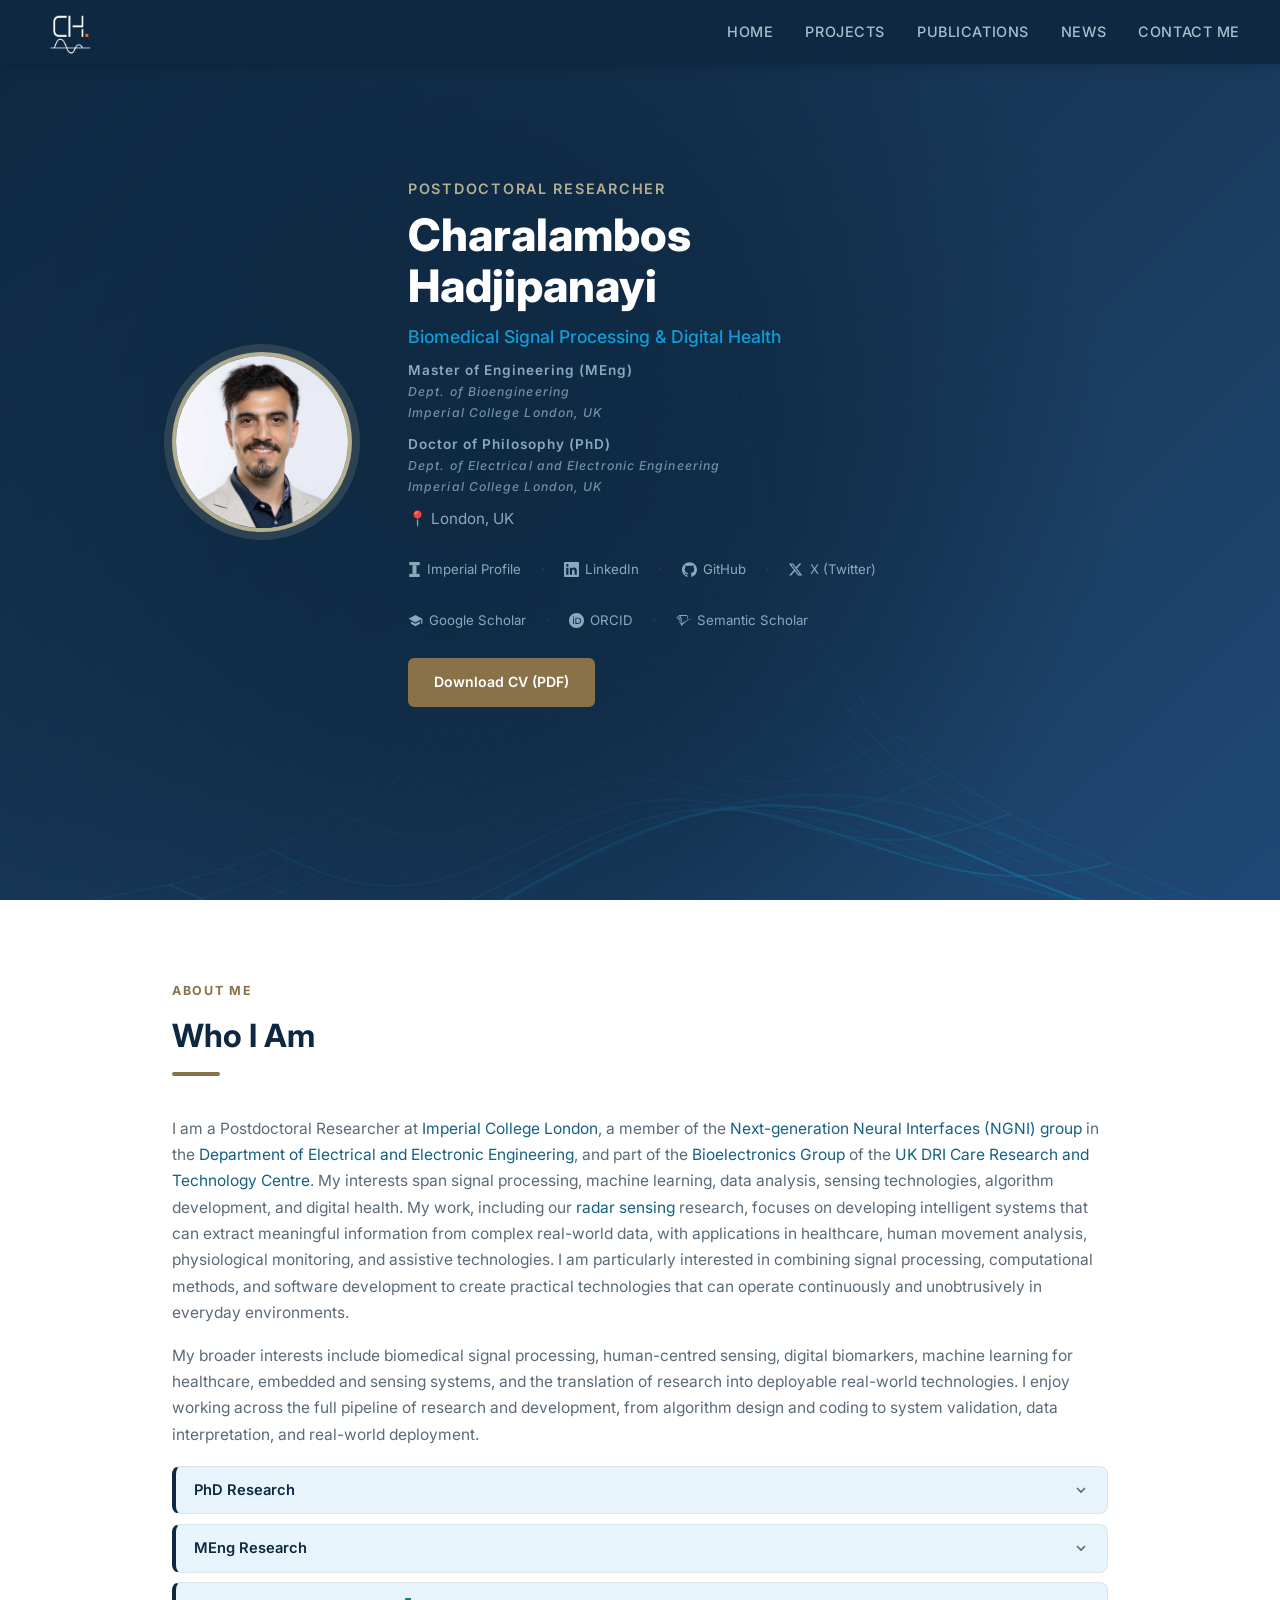
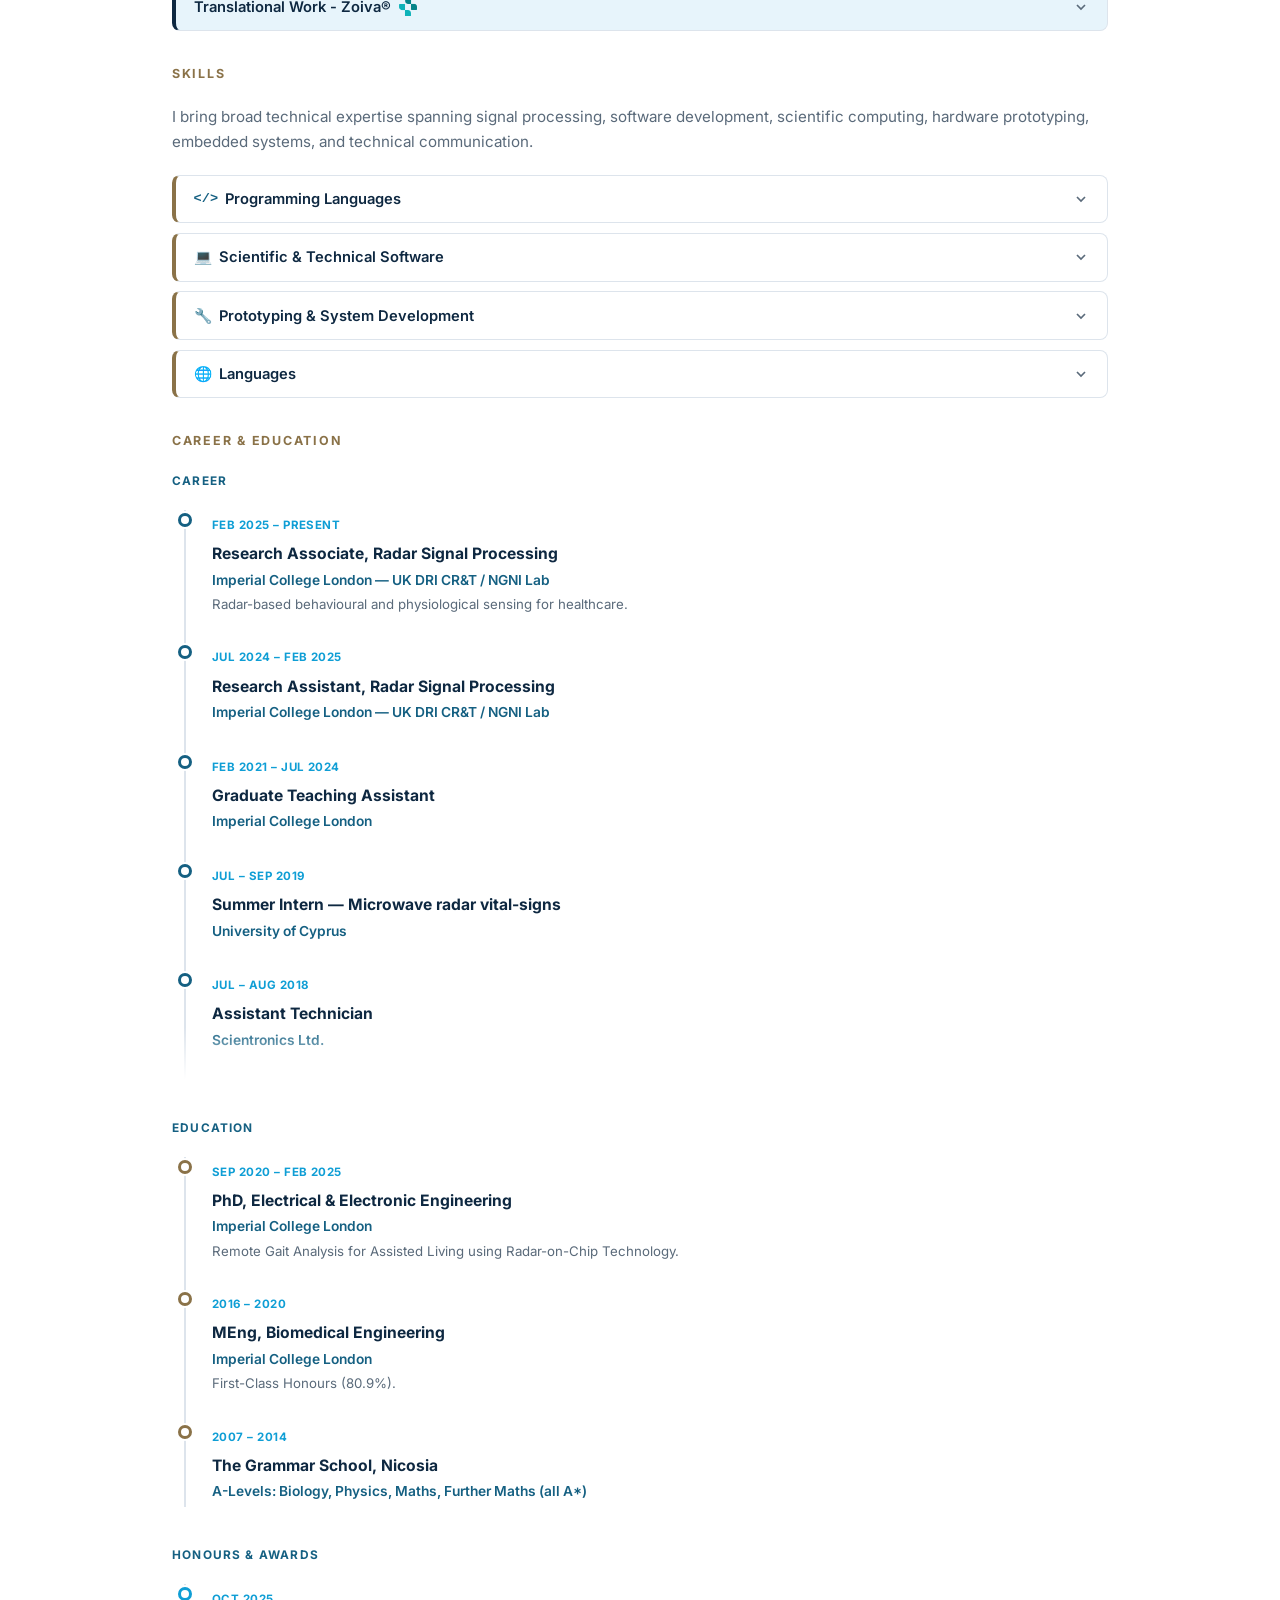
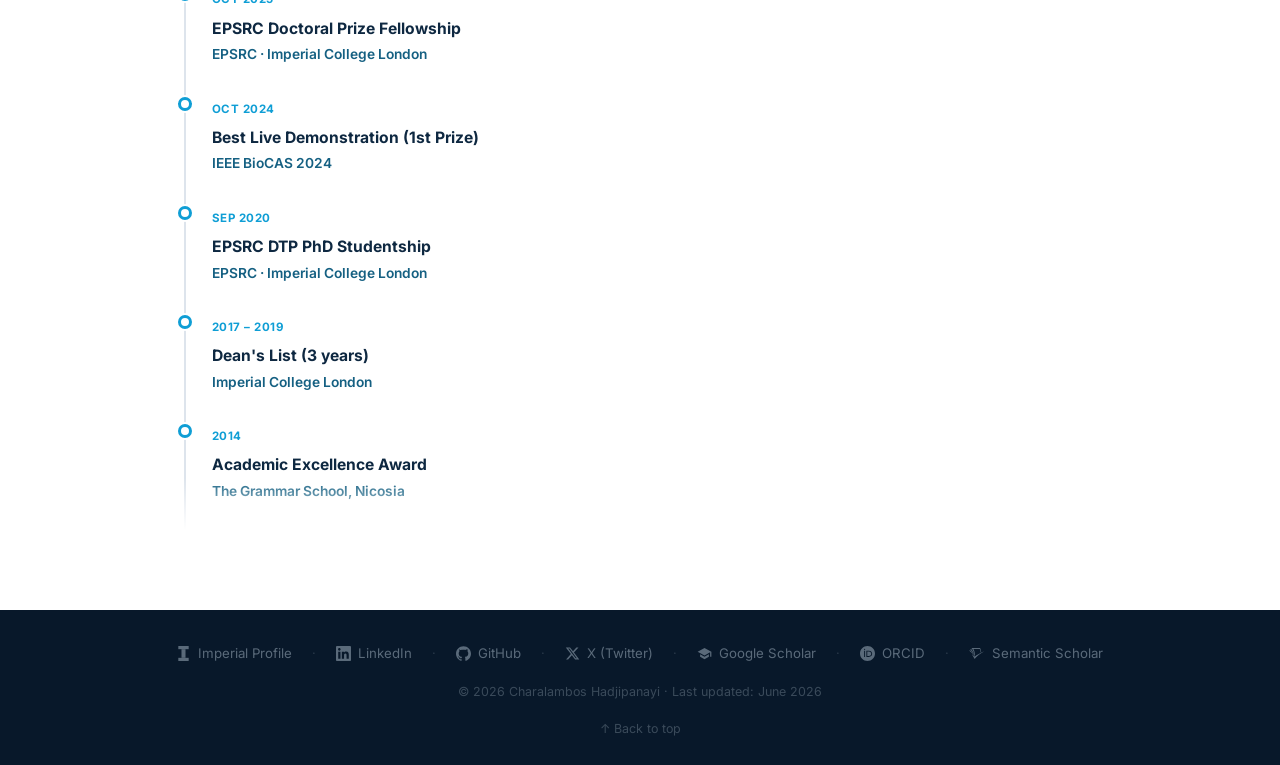
==== index.html @ 3681dcbd "Replace orange accent with two beige tones (logo untouched) Darker bronze (#8A7248) for accents on l" ====
﻿<!DOCTYPE html>
<html lang="en">
<head>
  <meta charset="UTF-8" />
  <meta name="viewport" content="width=device-width, initial-scale=1.0" />
  <title>Charalambos Hadjipanayi</title>
  <meta name="description" content="Postdoctoral researcher at Imperial College London specialising in radar-based health monitoring, gait analysis, and digital health technologies." />
  <link rel="canonical" href="https://charalambos-hadjipanayi.github.io/" />
  <meta name="google-site-verification" content="WOaFr6_dNrF6RU6nWjbI6Ayiqex4OgiazI-ShW_IdJE" />
  <link rel="preconnect" href="https://fonts.googleapis.com" />
  <link href="https://fonts.googleapis.com/css2?family=Inter:wght@400;500;600;700;800&display=swap" rel="stylesheet" />
  <link rel="icon" type="image/png" href="/img/favicon_2.png?v=2" />
  <link rel="stylesheet" href="css/style.css?v=24" />
  <style>
    /* Career & Education (page-local to avoid global CSS cache issues; nested in About) */
    .cv .cv-block { margin-bottom: 2.4rem; max-width: 720px; }
    .cv .cv-block:last-child { margin-bottom: 0; }
    .cv .cv-sub { font-size:0.74rem; font-weight:700; letter-spacing:0.1em; text-transform:uppercase; color:var(--teal); margin:0 0 1.2rem; }
    .cv .cv-fade { position:relative; }
    .cv .cv-fade::before, .cv .cv-fade::after { content:""; position:absolute; left:0; right:0; height:52px; pointer-events:none; opacity:0; transition:opacity .25s; z-index:2; }
    .cv .cv-fade::before { top:0; background:linear-gradient(to bottom,#fff,rgba(255,255,255,0)); }
    .cv .cv-fade::after { bottom:0; background:linear-gradient(to top,#fff,rgba(255,255,255,0)); }
    .cv .cv-fade.more-above::before { opacity:1; }
    .cv .cv-fade.more-below::after { opacity:1; }
    .cv .tl-scroll { overflow-x:hidden; overflow-y:auto; scrollbar-width:none; padding-left:12px; }
    .cv .tl-scroll.pannable { cursor:grab; }
    .cv .tl-scroll.dragging { cursor:grabbing; user-select:none; }
    .cv .tl-scroll::-webkit-scrollbar { display:none; }
    .cv .tl { position:relative; padding-left:26px; border-left:2px solid var(--border); }
    .cv .tl-item { position:relative; padding-bottom:1.7rem; }
    .cv .tl-item:last-child { padding-bottom:0.2rem; }
    .cv .tl-item::before { content:""; box-sizing:border-box; position:absolute; left:-34px; top:3px; width:14px; height:14px;
      border-radius:50%; background:#fff; border:3px solid var(--teal); box-shadow:0 0 0 2px #fff; }
    .cv .tl-item.edu::before { border-color:var(--beige); }
    .cv .tl-item.award::before { border-color:var(--lightblue); }
    .cv .tl-date { font-size:0.72rem; font-weight:700; letter-spacing:0.04em; text-transform:uppercase; color:var(--lightblue); }
    .cv .tl-role { font-size:0.98rem; font-weight:700; color:var(--navy); margin:0.25rem 0 0.05rem; }
    .cv .tl-org { font-size:0.86rem; font-weight:600; color:var(--teal); margin:0; }
    .cv .tl-note { font-size:0.83rem; color:var(--muted); line-height:1.5; margin:0.2rem 0 0; }
    @media (max-width:600px) { .cv .tl-role { font-size:0.94rem; } }
  </style>
</head>
<body>

<!-- ── Navigation ─────────────────────────────────────────────────────── -->
<nav>
  <a href="/" class="nav-logo" style="text-decoration:none;display:flex;align-items:center;"><img src="/img/logo.png" alt="CH." style="height:60px;display:block;"></a>
  <button class="nav-toggle" aria-label="Open menu" aria-expanded="false"><span></span><span></span><span></span></button>
  <ul class="nav-links">
    <li><a href="/">Home</a></li>
    <li><a href="/projects/">Projects</a></li>
    <li><a href="/publications/">Publications</a></li>
    <li><a href="/news/">News</a></li>
    <li><a href="/contact/">Contact Me</a></li>
  </ul>
</nav>

<!-- ── Hero ───────────────────────────────────────────────────────────── -->
<section id="hero">
  <canvas id="heroCanvas" aria-hidden="true" style="position:absolute;inset:0;width:100%;height:100%;z-index:0;pointer-events:none;display:block;"></canvas>
  <div aria-hidden="true" style="position:absolute;inset:0;z-index:0;pointer-events:none;background:radial-gradient(ellipse 65% 95% at 38% 50%,rgba(14,40,65,0.93) 0%,rgba(14,40,65,0.72) 35%,rgba(14,40,65,0.22) 62%,transparent 76%);"></div>
  <div class="container">
    <div class="hero-inner">

      <img src="img/photo_2.jpg" alt="Charalambos Hadjipanayi" class="hero-avatar" />

      <div class="hero-text">
        <p class="hero-greeting">Postdoctoral Researcher</p>
        <h1 class="hero-name">Charalambos<br>Hadjipanayi</h1>
        <p class="hero-title">Biomedical Signal Processing &amp; Digital Health</p>
        <div class="hero-quals" style="display:flex;flex-direction:column;gap:0.6rem;">
          <div>
            <div style="font-weight:600;">Master of Engineering (MEng)</div>
            <div style="font-style:italic;font-size:0.9em;opacity:0.8;">Dept. of Bioengineering</div>
            <div style="font-style:italic;font-size:0.9em;opacity:0.8;">Imperial College London, UK</div>
          </div>
          <div>
            <div style="font-weight:600;">Doctor of Philosophy (PhD)</div>
            <div style="font-style:italic;font-size:0.9em;opacity:0.8;">Dept. of Electrical and Electronic Engineering</div>
            <div style="font-style:italic;font-size:0.9em;opacity:0.8;">Imperial College London, UK</div>
          </div>
        </div>
        <p class="hero-inst">📍 London, UK</p>

        <div class="hero-social" style="display:flex;align-items:center;flex-wrap:wrap;gap:0.75rem 1.2rem;margin-bottom:1.5rem;">

          <a href="https://profiles.imperial.ac.uk/charalambos.hadjipanayi15" target="_blank" rel="noopener" style="display:flex;align-items:center;gap:0.4rem;color:#8AAABB;font-size:0.83rem;text-decoration:none;transition:color 0.2s;" onmouseover="this.style.color='#FFFFFF'" onmouseout="this.style.color='#8AAABB'">
            <svg viewBox="0 0 22 26" fill="currentColor" aria-hidden="true" style="width:13px;height:15px;flex-shrink:0;"><rect x="2" y="0" width="18" height="5.5"/><rect x="7.5" y="5.5" width="7" height="15"/><rect x="2" y="20.5" width="18" height="5.5"/></svg>
            Imperial Profile
          </a>

          <span style="color:#2A3A4A;">·</span>

          <a href="https://www.linkedin.com/in/charalambos-hadjipanayi/" target="_blank" rel="noopener" style="display:flex;align-items:center;gap:0.4rem;color:#8AAABB;font-size:0.83rem;text-decoration:none;" onmouseover="this.style.color='#FFFFFF'" onmouseout="this.style.color='#8AAABB'">
            <svg viewBox="0 0 24 24" fill="currentColor" aria-hidden="true" style="width:15px;height:15px;flex-shrink:0;"><path d="M20.447 20.452h-3.554v-5.569c0-1.328-.027-3.037-1.852-3.037-1.853 0-2.136 1.445-2.136 2.939v5.667H9.351V9h3.414v1.561h.046c.477-.9 1.637-1.85 3.37-1.85 3.601 0 4.267 2.37 4.267 5.455v6.286zM5.337 7.433c-1.144 0-2.063-.926-2.063-2.065 0-1.138.92-2.063 2.063-2.063 1.14 0 2.064.925 2.064 2.063 0 1.139-.925 2.065-2.064 2.065zm1.782 13.019H3.555V9h3.564v11.452zM22.225 0H1.771C.792 0 0 .774 0 1.729v20.542C0 23.227.792 24 1.771 24h20.451C23.2 24 24 23.227 24 22.271V1.729C24 .774 23.2 0 22.222 0h.003z"/></svg>
            LinkedIn
          </a>

          <span style="color:#2A3A4A;">·</span>

          <a href="https://github.com/Charalambos-Hadjipanayi" target="_blank" rel="noopener" style="display:flex;align-items:center;gap:0.4rem;color:#8AAABB;font-size:0.83rem;text-decoration:none;" onmouseover="this.style.color='#FFFFFF'" onmouseout="this.style.color='#8AAABB'">
            <svg viewBox="0 0 24 24" fill="currentColor" aria-hidden="true" style="width:15px;height:15px;flex-shrink:0;"><path d="M12 .297c-6.63 0-12 5.373-12 12 0 5.303 3.438 9.8 8.205 11.385.6.113.82-.258.82-.577 0-.285-.01-1.04-.015-2.04-3.338.724-4.042-1.61-4.042-1.61C4.422 18.07 3.633 17.7 3.633 17.7c-1.087-.744.084-.729.084-.729 1.205.084 1.838 1.236 1.838 1.236 1.07 1.835 2.809 1.305 3.495.998.108-.776.417-1.305.76-1.605-2.665-.3-5.466-1.332-5.466-5.93 0-1.31.465-2.38 1.235-3.22-.135-.303-.54-1.523.105-3.176 0 0 1.005-.322 3.3 1.23.96-.267 1.98-.399 3-.405 1.02.006 2.04.138 3 .405 2.28-1.552 3.285-1.23 3.285-1.23.645 1.653.24 2.873.12 3.176.765.84 1.23 1.91 1.23 3.22 0 4.61-2.805 5.625-5.475 5.92.42.36.81 1.096.81 2.22 0 1.606-.015 2.896-.015 3.286 0 .315.21.69.825.57C20.565 22.092 24 17.592 24 12.297c0-6.627-5.373-12-12-12"/></svg>
            GitHub
          </a>

          <span class="sep-desktop" style="color:#2A3A4A;">·</span>
          <div class="brk-mobile flex-break"></div>

          <a href="https://x.com/c_hadjipanayi" target="_blank" rel="noopener" style="display:flex;align-items:center;gap:0.4rem;color:#8AAABB;font-size:0.83rem;text-decoration:none;" onmouseover="this.style.color='#FFFFFF'" onmouseout="this.style.color='#8AAABB'">
            <svg viewBox="0 0 24 24" fill="currentColor" aria-hidden="true" style="width:15px;height:15px;flex-shrink:0;"><path d="M18.244 2.25h3.308l-7.227 8.26 8.502 11.24H16.17l-5.214-6.817L4.99 21.75H1.68l7.73-8.835L1.254 2.25H8.08l4.713 6.231zm-1.161 17.52h1.833L7.084 4.126H5.117z"/></svg>
            X (Twitter)
          </a>

          <div class="brk-desktop flex-break"></div>
          <span class="sep-mobile" style="color:#2A3A4A;">·</span>

          <a href="https://scholar.google.com/citations?user=b6_ntD4AAAAJ&hl=en" target="_blank" rel="noopener" style="display:flex;align-items:center;gap:0.4rem;color:#8AAABB;font-size:0.83rem;text-decoration:none;" onmouseover="this.style.color='#FFFFFF'" onmouseout="this.style.color='#8AAABB'">
            <svg viewBox="0 0 24 24" fill="currentColor" aria-hidden="true" style="width:15px;height:15px;flex-shrink:0;"><path d="M12 3L1 9l11 6 9-4.91V17h2V9L12 3zM5 13.18v4L12 21l7-3.82v-4L12 17l-7-3.82z"/></svg>
            Google Scholar
          </a>

          <span class="sep-desktop" style="color:#2A3A4A;">·</span>
          <div class="brk-mobile flex-break"></div>

          <a href="https://orcid.org/0000-0002-2624-6178" target="_blank" rel="noopener" style="display:flex;align-items:center;gap:0.4rem;color:#8AAABB;font-size:0.83rem;text-decoration:none;" onmouseover="this.style.color='#FFFFFF'" onmouseout="this.style.color='#8AAABB'">
            <svg viewBox="0 0 24 24" fill="currentColor" aria-hidden="true" style="width:15px;height:15px;flex-shrink:0;"><path d="M12 0C5.372 0 0 5.372 0 12s5.372 12 12 12 12-5.372 12-12S18.628 0 12 0zM7.369 4.378c.525 0 .947.431.947.947s-.422.947-.947.947a.95.95 0 0 1-.947-.947c0-.525.422-.947.947-.947zm-.722 3.038h1.444v10.041H6.647V7.416zm3.562 0h3.9c3.712 0 5.344 2.653 5.344 5.025 0 2.578-2.016 5.016-5.325 5.016h-3.919V7.416zm1.444 1.303v7.444h2.297c3.272 0 4.022-2.484 4.022-3.722 0-2.016-1.284-3.722-4.097-3.722h-2.222z"/></svg>
            ORCID
          </a>

          <span style="color:#2A3A4A;">·</span>

          <a href="https://www.semanticscholar.org/author/C.-Hadjipanayi/2226787369" target="_blank" rel="noopener" style="display:flex;align-items:center;gap:0.4rem;color:#8AAABB;font-size:0.83rem;text-decoration:none;" onmouseover="this.style.color='#FFFFFF'" onmouseout="this.style.color='#8AAABB'">
            <svg viewBox="0 0 24 24" fill="currentColor" aria-hidden="true" style="width:15px;height:15px;flex-shrink:0;"><path d="M24 8.609c-.848.536-1.436.83-2.146 1.245-4.152 2.509-8.15 5.295-11.247 8.981l-1.488 1.817-4.568-7.268c1.021.814 3.564 3.098 4.603 3.599l3.356-2.526c2.336-1.644 8.946-5.226 11.49-5.848ZM8.046 15.201c.346.277.692.537.969.744.761-3.668.121-7.613-1.886-11.039 3.374-.052 6.731-.087 10.105-.139a14.794 14.794 0 0 1 1.298 5.295c.294-.156.588-.294.883-.433-.104-1.868-.641-3.91-1.662-6.263-4.602-.018-9.188-.018-13.79-.018 2.993 3.547 4.36 7.839 4.083 11.853Zm-.623-.484c.087.086.191.155.277.225-.138-3.409-1.419-6.887-3.824-9.881H1.73c3.098 2.855 4.984 6.299 5.693 9.656Zm-.744-.658c.104.087.208.173.329.277-.9-2.526-2.492-5.018-4.741-7.198H0c2.89 2.076 5.122 4.481 6.679 6.921Z"/></svg>
            Semantic Scholar
          </a>

        </div>

        <div style="margin-top:1.5rem;">
          <a href="files/Charalambos_Hadjipanayi_CV_2026.pdf" target="_blank" class="btn btn-primary">Download CV (PDF)</a>
        </div>

      </div>

    </div>
  </div>
</section>

<!-- ── About ──────────────────────────────────────────────────────────── -->
<section id="about">
  <div class="container">
    <p class="section-label">About Me</p>
    <h2 class="section-title">Who I Am</h2>
    <div class="section-divider"></div>

    <div class="about-text">
      <p>
        I am a Postdoctoral Researcher at <a href="https://www.imperial.ac.uk/" target="_blank" rel="noopener">Imperial College London</a>, a member of the <a href="https://www.imperial.ac.uk/next-generation-neural-interfaces/" target="_blank" rel="noopener">Next-generation Neural Interfaces (NGNI) group</a> in the <a href="https://www.imperial.ac.uk/electrical-engineering/" target="_blank" rel="noopener">Department of Electrical and Electronic Engineering</a>, and part of the <a href="https://www.ukdri.ac.uk/labs/constandinou-lab" target="_blank" rel="noopener">Bioelectronics Group</a> of the <a href="https://www.ukdri.ac.uk/centres/care-research-technology" target="_blank" rel="noopener">UK DRI Care Research and Technology Centre</a>. My interests span signal processing, machine learning, data analysis, sensing technologies, algorithm development, and digital health. My work, including our <a href="https://www.imperial.ac.uk/next-generation-neural-interfaces/research/radar-sensing/" target="_blank" rel="noopener">radar sensing</a> research, focuses on developing intelligent systems that can extract meaningful information from complex real-world data, with applications in healthcare, human movement analysis, physiological monitoring, and assistive technologies. I am particularly interested in combining signal processing, computational methods, and software development to create practical technologies that can operate continuously and unobtrusively in everyday environments.
      </p>
      <p>
        My broader interests include biomedical signal processing, human-centred sensing, digital biomarkers, machine learning for healthcare, embedded and sensing systems, and the translation of research into deployable real-world technologies. I enjoy working across the full pipeline of research and development, from algorithm design and coding to system validation, data interpretation, and real-world deployment.
      </p>
      <div class="about-accordion">

        <div class="about-acc-item" style="background:#E7F4FB;">
          <button class="about-acc-toggle" aria-expanded="false">
            <span>PhD Research</span>
            <svg width="16" height="16" viewBox="0 0 24 24" fill="none" stroke="currentColor" stroke-width="2.5" aria-hidden="true" style="flex-shrink:0;transition:transform .3s;color:#5A6A7A;">
              <polyline points="6 9 12 15 18 9"/>
            </svg>
          </button>
          <div class="about-acc-panel" style="height:0;overflow:hidden;transition:height .35s ease;background:#F7F9FB;">
            <div class="about-acc-body" style="padding-top:0.75rem;">
              <p>My PhD, conducted within the <a href="https://www.imperial.ac.uk/next-generation-neural-interfaces/" target="_blank" rel="noopener">Next Generation Neural Interfaces (NGNI)</a> Lab at <a href="https://www.imperial.ac.uk/" target="_blank" rel="noopener">Imperial College London</a>, focused on the use of commercially available ultra-wideband (UWB) radar-on-chip technology for unobtrusive, continuous gait monitoring in home environments. The work was motivated by the growing need to track daily physical fluctuations in individuals living with neurodegenerative conditions such as Parkinson's disease and Alzheimer's, beyond the limitations of periodic clinical assessments and without the compliance, engagement, and privacy drawbacks of wearable or camera-based systems.</p>
              <p style="margin-top:0.75rem;">A central contribution was the development of a novel, computationally efficient signal processing framework to extract spatiotemporal gait parameters directly from UWB radar data, with real-time application potential. The method uses the joint Range–Doppler–Time (RDT) representation of radar signals to track movement, detect gait events, estimate key walking parameters, and quantify gait variability and asymmetry, all without any body-worn sensors. The framework was validated against gold-standard optical motion capture in laboratory trials involving healthy participants and individuals with neurological impairments including Parkinson's disease, demonstrating that radar-derived gait biomarkers are consistent with clinical findings. A key goal is to integrate this technology into the <a href="https://www.ukdri.ac.uk/centres/care-research-technology/minder" target="_blank" rel="noopener">Minder</a> smart home platform, developed by the <a href="https://www.ukdri.ac.uk/" target="_blank" rel="noopener">UK Dementia Research Institute (UK DRI)</a> <a href="https://www.ukdri.ac.uk/centres/care-research-technology" target="_blank" rel="noopener">Care Research and Technology (CR&amp;T) Centre</a>, to enable continuous, personalised patient monitoring.</p>
            </div>
          </div>
        </div>

        <div class="about-acc-item" style="background:#E7F4FB;">
          <button class="about-acc-toggle" aria-expanded="false">
            <span>MEng Research</span>
            <svg width="16" height="16" viewBox="0 0 24 24" fill="none" stroke="currentColor" stroke-width="2.5" aria-hidden="true" style="flex-shrink:0;transition:transform .3s;color:#5A6A7A;">
              <polyline points="6 9 12 15 18 9"/>
            </svg>
          </button>
          <div class="about-acc-panel" style="height:0;overflow:hidden;transition:height .35s ease;background:#F7F9FB;">
            <div class="about-acc-body" style="padding-top:0.75rem;">
              <p>My Master of Engineering (MEng) final year project, completed within the <a href="https://www.imperial.ac.uk/bioengineering" target="_blank" rel="noopener">Department of Bioengineering</a> at <a href="https://www.imperial.ac.uk/" target="_blank" rel="noopener">Imperial College London</a>, focused on developing an external portable system to enhance the performance of myoelectrically-controlled powered lower-limb exoskeletons for individuals with spinal cord injury (SCI). The work was motivated by the need to improve exoskeleton control through additional sensory information and closed-loop feedback, beyond conventional surface electromyography-based approaches.</p>
              <p style="margin-top:0.75rem;">The system comprised two integrated components. The first was a foot pressure sensing platform consisting of an array of six force-sensitive elements embedded in a shoe insole, capable of capturing plantar pressure distributions during gait with high accuracy and fine spatial resolution. The second was a haptic feedback system that maps the captured foot pressure signals into three levels of vibrotactile stimulation delivered to the user's index finger, demonstrating reliable classification performance under noisy experimental conditions based on psychometric testing. Together, these components provide the exoskeleton controller with richer sensory input and enable closed-loop control, with the aim of improving the safety and naturalness of assisted locomotion for SCI patients.</p>
            </div>
          </div>
        </div>

        <div class="about-acc-item" style="background:#E7F4FB;">
          <button class="about-acc-toggle" aria-expanded="false">
            <span style="display:flex;align-items:center;gap:0.55rem;">Translational Work - Zoiva&reg;<svg xmlns="http://www.w3.org/2000/svg" viewBox="61 290 170 170" aria-hidden="true" style="width:18px;height:18px;flex-shrink:0;"><defs><clipPath id="zi1"><path d="M 174 345 L 231.527344 345 L 231.527344 403 L 174 403 Z"/></clipPath><clipPath id="zi2"><path d="M 61.277344 347 L 119 347 L 119 405 L 61.277344 405 Z"/></clipPath><clipPath id="zi3"><path d="M 118 289.90625 L 177 289.90625 L 177 348 L 118 348 Z"/></clipPath><clipPath id="zi4"><path d="M 116 402 L 175 402 L 175 460.15625 L 116 460.15625 Z"/></clipPath></defs><g clip-path="url(#zi1)"><path fill="#048489" d="M 203.648438 345.238281 C 219.054688 345.714844 231.417969 358.347656 231.457031 373.863281 L 231.457031 396.921875 C 231.457031 400.078125 228.910156 402.648438 225.753906 402.667969 L 179.734375 402.667969 C 176.589844 402.648438 174.039062 400.078125 174.039062 396.921875 L 174.039062 345.238281 L 203.648438 345.238281" fill-rule="evenodd"/></g><g clip-path="url(#zi2)"><path fill="#0db2b8" d="M 89.097656 404.75 C 73.679688 404.285156 61.316406 391.644531 61.277344 376.128906 L 61.277344 353.070312 C 61.277344 349.902344 63.828125 347.34375 66.984375 347.324219 L 113.011719 347.324219 C 116.167969 347.34375 118.714844 349.902344 118.714844 353.070312 L 118.714844 404.75 L 89.097656 404.75" fill-rule="evenodd"/></g><g clip-path="url(#zi3)"><path fill="#048489" d="M 146.515625 347.324219 C 131.097656 346.859375 118.746094 334.226562 118.695312 318.710938 L 118.695312 295.652344 C 118.695312 292.496094 121.246094 289.925781 124.402344 289.90625 L 170.417969 289.90625 C 173.574219 289.925781 176.125 292.496094 176.125 295.652344 L 176.125 347.324219 L 146.515625 347.324219" fill-rule="evenodd"/></g><g clip-path="url(#zi4)"><path fill="#0db2b8" d="M 146.21875 402.648438 C 161.636719 403.125 174 415.753906 174.039062 431.28125 L 174.039062 454.339844 C 174.039062 457.496094 171.492188 460.066406 168.34375 460.085938 L 122.316406 460.085938 C 119.164062 460.066406 116.613281 457.496094 116.613281 454.339844 L 116.613281 402.648438 L 146.21875 402.648438" fill-rule="evenodd"/></g></svg></span>
            <svg width="16" height="16" viewBox="0 0 24 24" fill="none" stroke="currentColor" stroke-width="2.5" aria-hidden="true" style="flex-shrink:0;transition:transform .3s;color:#5A6A7A;">
              <polyline points="6 9 12 15 18 9"/>
            </svg>
          </button>
          <div class="about-acc-panel" style="height:0;overflow:hidden;transition:height .35s ease;background:#F7F9FB;">
            <p class="about-acc-body" style="padding-top:0.75rem;">
              I am a co-founder of <a href="https://www.zoiva.com/" target="_blank" rel="noopener">Zoiva</a>, a digital health spinout in development from <a href="https://www.imperial.ac.uk/" target="_blank" rel="noopener">Imperial College London</a> and the <a href="https://www.ukdri.ac.uk/" target="_blank" rel="noopener">UK Dementia Research Institute (UK DRI)</a>. Building on the radar sensing research conducted by our team during postgraduate and postdoctoral work at Imperial, Zoiva is developing contactless technologies for continuous, passive monitoring of movement, behaviour, and physiological signals in real-world environments. The goal is to enable earlier detection of health deterioration and more personalised care for older adults and individuals living with neurological conditions.
            </p>
          </div>
        </div>

      </div>

      <div style="margin-top:2rem;">
        <p class="section-label" style="margin-bottom:1.2rem;color:#8A7248;font-size:0.78rem;font-weight:700;letter-spacing:0.14em;text-transform:uppercase;">Skills</p>
        <p style="font-size:0.95rem;color:#5A6A7A;margin-bottom:1.2rem;">I bring broad technical expertise spanning signal processing, software development, scientific computing, hardware prototyping, embedded systems, and technical communication.</p>

        <div class="skills-accordion">

          <!-- Programming Languages -->
          <div class="skills-acc-item">
            <button class="skills-acc-toggle" aria-expanded="false">
              <span><span style="font-family:monospace;font-weight:700;color:#156082;font-size:0.85rem;">&lt;/&gt;</span>&ensp;Programming Languages</span>
              <svg width="16" height="16" viewBox="0 0 24 24" fill="none" stroke="currentColor" stroke-width="2.5" aria-hidden="true" style="flex-shrink:0;transition:transform .3s;color:#5A6A7A;"><polyline points="6 9 12 15 18 9"/></svg>
            </button>
            <div class="skills-acc-panel" style="height:0;overflow:hidden;transition:height .35s ease;">
              <div class="skills-acc-body">
                <div style="display:flex;flex-direction:column;gap:0.45rem;">
                  <div style="font-size:0.88rem;color:#2D3E50;font-weight:500;display:flex;align-items:baseline;gap:0.5rem;"><span style="color:#156082;">•</span>MATLAB <span style="color:#156082;font-weight:400;">(Expert)</span></div>
                  <div style="font-size:0.88rem;color:#2D3E50;font-weight:500;display:flex;align-items:baseline;gap:0.5rem;"><span style="color:#156082;">•</span>Python <span style="color:#156082;font-weight:400;">(Advanced)</span></div>
                  <div style="font-size:0.88rem;color:#2D3E50;font-weight:500;display:flex;align-items:baseline;gap:0.5rem;"><span style="color:#156082;">•</span>C / C++ <span style="color:#156082;font-weight:400;">(Intermediate)</span></div>
                  <div style="font-size:0.88rem;color:#2D3E50;font-weight:500;display:flex;align-items:baseline;gap:0.5rem;"><span style="color:#156082;">•</span>HTML / CSS <span style="color:#156082;font-weight:400;">(Intermediate)</span></div>
                  <div style="font-size:0.88rem;color:#2D3E50;font-weight:500;display:flex;align-items:baseline;gap:0.5rem;"><span style="color:#156082;">•</span>JavaScript <span style="color:#156082;font-weight:400;">(Beginner)</span></div>
                  <div style="font-size:0.88rem;color:#2D3E50;font-weight:500;display:flex;align-items:baseline;gap:0.5rem;"><span style="color:#156082;">•</span>VBA <span style="color:#156082;font-weight:400;">(Beginner)</span></div>
                </div>
              </div>
            </div>
          </div>

          <!-- Scientific & Technical Software -->
          <div class="skills-acc-item">
            <button class="skills-acc-toggle" aria-expanded="false">
              <span>💻&ensp;Scientific &amp; Technical Software</span>
              <svg width="16" height="16" viewBox="0 0 24 24" fill="none" stroke="currentColor" stroke-width="2.5" aria-hidden="true" style="flex-shrink:0;transition:transform .3s;color:#5A6A7A;"><polyline points="6 9 12 15 18 9"/></svg>
            </button>
            <div class="skills-acc-panel" style="height:0;overflow:hidden;transition:height .35s ease;">
              <div class="skills-acc-body">
                <div style="font-size:0.85rem;font-weight:600;color:#2D3E50;margin-bottom:0.35rem;display:flex;align-items:baseline;gap:0.5rem;"><span style="color:#156082;">•</span>Modelling &amp; Analysis <span style="margin-left:0.3rem;">⚙️</span></div>
                <div style="display:flex;flex-direction:column;gap:0.45rem;padding-left:1.2rem;margin-bottom:0.75rem;">
                  <div style="font-size:0.88rem;color:#2D3E50;font-weight:500;display:flex;align-items:baseline;gap:0.5rem;"><span style="color:#0F9ED5;">◦</span>Simulink</div>
                  <div style="font-size:0.88rem;color:#2D3E50;font-weight:500;display:flex;align-items:baseline;gap:0.5rem;"><span style="color:#0F9ED5;">◦</span>Wolfram Mathematica</div>
                  <div style="font-size:0.88rem;color:#2D3E50;font-weight:500;display:flex;align-items:baseline;gap:0.5rem;"><span style="color:#0F9ED5;">◦</span>Jupyter Notebooks</div>
                  <div style="font-size:0.88rem;color:#2D3E50;font-weight:500;display:flex;align-items:baseline;gap:0.5rem;"><span style="color:#0F9ED5;">◦</span>Unity</div>
                </div>
                <div style="font-size:0.85rem;font-weight:600;color:#2D3E50;margin-bottom:0.35rem;display:flex;align-items:baseline;gap:0.5rem;"><span style="color:#156082;">•</span>Motion Capture &amp; Biomechanics <span style="margin-left:0.3rem;">📄</span></div>
                <div style="display:flex;flex-direction:column;gap:0.45rem;padding-left:1.2rem;margin-bottom:0.75rem;">
                  <div style="font-size:0.88rem;color:#2D3E50;font-weight:500;display:flex;align-items:baseline;gap:0.5rem;"><span style="color:#0F9ED5;">◦</span>OpenSim</div>
                  <div style="font-size:0.88rem;color:#2D3E50;font-weight:500;display:flex;align-items:baseline;gap:0.5rem;"><span style="color:#0F9ED5;">◦</span>Vicon Nexus</div>
                </div>
                <div style="font-size:0.85rem;font-weight:600;color:#2D3E50;margin-bottom:0.35rem;display:flex;align-items:baseline;gap:0.5rem;"><span style="color:#156082;">•</span>Documentation, Communication &amp; Collaboration <span style="margin-left:0.3rem;">🎬</span></div>
                <div style="display:flex;flex-direction:column;gap:0.45rem;padding-left:1.2rem;">
                  <div style="font-size:0.88rem;color:#2D3E50;font-weight:500;display:flex;align-items:baseline;gap:0.5rem;"><span style="color:#0F9ED5;">◦</span>Scientific writing &amp; documentation (LaTeX, Microsoft Word, Microsoft Excel)</div>
                  <div style="font-size:0.88rem;color:#2D3E50;font-weight:500;display:flex;align-items:baseline;gap:0.5rem;"><span style="color:#0F9ED5;">◦</span>Presentation &amp; poster design (Microsoft PowerPoint, Microsoft Publisher)</div>
                  <div style="font-size:0.88rem;color:#2D3E50;font-weight:500;display:flex;align-items:baseline;gap:0.5rem;"><span style="color:#0F9ED5;">◦</span>Collaboration &amp; project management (Git / GitHub, Microsoft Planner, Notion)</div>
                  <div style="font-size:0.88rem;color:#2D3E50;font-weight:500;display:flex;align-items:baseline;gap:0.5rem;"><span style="color:#0F9ED5;">◦</span>Media &amp; content creation (Shotcut, Inkscape, OBS)</div>
                </div>
              </div>
            </div>
          </div>

          <!-- Prototyping & System Development -->
          <div class="skills-acc-item">
            <button class="skills-acc-toggle" aria-expanded="false">
              <span>🔧&ensp;Prototyping &amp; System Development</span>
              <svg width="16" height="16" viewBox="0 0 24 24" fill="none" stroke="currentColor" stroke-width="2.5" aria-hidden="true" style="flex-shrink:0;transition:transform .3s;color:#5A6A7A;"><polyline points="6 9 12 15 18 9"/></svg>
            </button>
            <div class="skills-acc-panel" style="height:0;overflow:hidden;transition:height .35s ease;">
              <div class="skills-acc-body">
                <div style="font-size:0.85rem;font-weight:600;color:#2D3E50;margin-bottom:0.35rem;display:flex;align-items:baseline;gap:0.5rem;"><span style="color:#156082;">•</span>Embedded &amp; Rapid Prototyping <span style="margin-left:0.3rem;">🔌</span></div>
                <div style="display:flex;flex-direction:column;gap:0.45rem;padding-left:1.2rem;margin-bottom:0.75rem;">
                  <div style="font-size:0.88rem;color:#2D3E50;font-weight:500;display:flex;align-items:baseline;gap:0.5rem;"><span style="color:#0F9ED5;">◦</span>Arduino, Raspberry Pi</div>
                </div>
                <div style="font-size:0.85rem;font-weight:600;color:#2D3E50;margin-bottom:0.35rem;display:flex;align-items:baseline;gap:0.5rem;"><span style="color:#156082;">•</span>Circuit Design &amp; Simulation <span style="margin-left:0.3rem;">⚡</span></div>
                <div style="display:flex;flex-direction:column;gap:0.45rem;padding-left:1.2rem;margin-bottom:0.75rem;">
                  <div style="font-size:0.88rem;color:#2D3E50;font-weight:500;display:flex;align-items:baseline;gap:0.5rem;"><span style="color:#0F9ED5;">◦</span>OrCAD, PSpice, Intel/Altera Quartus</div>
                </div>
                <div style="font-size:0.85rem;font-weight:600;color:#2D3E50;margin-bottom:0.35rem;display:flex;align-items:baseline;gap:0.5rem;"><span style="color:#156082;">•</span>CAD Design, Mechanical Prototyping &amp; Fabrication <span style="margin-left:0.3rem;">🖨️</span></div>
                <div style="display:flex;flex-direction:column;gap:0.45rem;padding-left:1.2rem;">
                  <div style="font-size:0.88rem;color:#2D3E50;font-weight:500;display:flex;align-items:baseline;gap:0.5rem;"><span style="color:#0F9ED5;">◦</span>SolidWorks, Autodesk Fusion 360, 3D Printing</div>
                </div>
              </div>
            </div>
          </div>

          <!-- Languages -->
          <div class="skills-acc-item">
            <button class="skills-acc-toggle" aria-expanded="false">
              <span>🌐&ensp;Languages</span>
              <svg width="16" height="16" viewBox="0 0 24 24" fill="none" stroke="currentColor" stroke-width="2.5" aria-hidden="true" style="flex-shrink:0;transition:transform .3s;color:#5A6A7A;"><polyline points="6 9 12 15 18 9"/></svg>
            </button>
            <div class="skills-acc-panel" style="height:0;overflow:hidden;transition:height .35s ease;">
              <div class="skills-acc-body">
                <div style="display:flex;flex-direction:column;gap:0.45rem;">
                  <div style="font-size:0.88rem;color:#2D3E50;font-weight:500;display:flex;align-items:baseline;gap:0.5rem;"><span style="color:#156082;">•</span>English</div>
                  <div style="font-size:0.88rem;color:#2D3E50;font-weight:500;display:flex;align-items:baseline;gap:0.5rem;"><span style="color:#156082;">•</span>Greek</div>
                </div>
              </div>
            </div>
          </div>

        </div>
      </div>

      <div style="margin-top:2rem;">
        <p class="section-label" style="margin-bottom:1.2rem;color:#8A7248;font-size:0.78rem;font-weight:700;letter-spacing:0.14em;text-transform:uppercase;">Career &amp; Education</p>
        <div class="cv">

          <div class="cv-block">
            <p class="cv-sub">Career</p>
            <div class="cv-fade"><div class="tl-scroll"><div class="tl">
              <div class="tl-item"><span class="tl-date">Feb 2025 – Present</span><p class="tl-role">Research Associate, Radar Signal Processing</p><p class="tl-org">Imperial College London — UK DRI CR&amp;T / NGNI Lab</p><p class="tl-note">Radar-based behavioural and physiological sensing for healthcare.</p></div>
              <div class="tl-item"><span class="tl-date">Jul 2024 – Feb 2025</span><p class="tl-role">Research Assistant, Radar Signal Processing</p><p class="tl-org">Imperial College London — UK DRI CR&amp;T / NGNI Lab</p></div>
              <div class="tl-item"><span class="tl-date">Feb 2021 – Jul 2024</span><p class="tl-role">Graduate Teaching Assistant</p><p class="tl-org">Imperial College London</p></div>
              <div class="tl-item"><span class="tl-date">Jul – Sep 2019</span><p class="tl-role">Summer Intern — Microwave radar vital-signs</p><p class="tl-org">University of Cyprus</p></div>
              <div class="tl-item"><span class="tl-date">Jul – Aug 2018</span><p class="tl-role">Assistant Technician</p><p class="tl-org">Scientronics Ltd.</p></div>
              <div class="tl-item"><span class="tl-date">Jun 2015 – Jul 2016</span><p class="tl-role">Electronic Telecommunications Operator</p><p class="tl-org">Cyprus National Guard (General Staff)</p></div>
              <div class="tl-item"><span class="tl-date">Jul – Aug 2013</span><p class="tl-role">Laboratory Assistant</p><p class="tl-org">Molecular Medicine Research Center, University of Cyprus</p></div>
            </div></div></div>
          </div>

          <div class="cv-block">
            <p class="cv-sub">Education</p>
            <div class="cv-fade"><div class="tl-scroll"><div class="tl">
              <div class="tl-item edu"><span class="tl-date">Sep 2020 – Feb 2025</span><p class="tl-role">PhD, Electrical &amp; Electronic Engineering</p><p class="tl-org">Imperial College London</p><p class="tl-note">Remote Gait Analysis for Assisted Living using Radar-on-Chip Technology.</p></div>
              <div class="tl-item edu"><span class="tl-date">2016 – 2020</span><p class="tl-role">MEng, Biomedical Engineering</p><p class="tl-org">Imperial College London</p><p class="tl-note">First-Class Honours (80.9%).</p></div>
              <div class="tl-item edu"><span class="tl-date">2007 – 2014</span><p class="tl-role">The Grammar School, Nicosia</p><p class="tl-org">A-Levels: Biology, Physics, Maths, Further Maths (all A*)</p></div>
            </div></div></div>
          </div>

          <div class="cv-block">
            <p class="cv-sub">Honours &amp; Awards</p>
            <div class="cv-fade"><div class="tl-scroll"><div class="tl">
              <div class="tl-item award"><span class="tl-date">Oct 2025</span><p class="tl-role">EPSRC Doctoral Prize Fellowship</p><p class="tl-org">EPSRC · Imperial College London</p></div>
              <div class="tl-item award"><span class="tl-date">Oct 2024</span><p class="tl-role">Best Live Demonstration (1st Prize)</p><p class="tl-org">IEEE BioCAS 2024</p></div>
              <div class="tl-item award"><span class="tl-date">Sep 2020</span><p class="tl-role">EPSRC DTP PhD Studentship</p><p class="tl-org">EPSRC · Imperial College London</p></div>
              <div class="tl-item award"><span class="tl-date">2017 – 2019</span><p class="tl-role">Dean's List (3 years)</p><p class="tl-org">Imperial College London</p></div>
              <div class="tl-item award"><span class="tl-date">2014</span><p class="tl-role">Academic Excellence Award</p><p class="tl-org">The Grammar School, Nicosia</p></div>
              <div class="tl-item award"><span class="tl-date">2012</span><p class="tl-role">Highest international mark (joint), GCSE Mathematics</p><p class="tl-org">Edexcel</p></div>
            </div></div></div>
          </div>

        </div>
      </div>

    </div>
  </div>
</section>


<!-- ── Footer ─────────────────────────────────────────────────────────── -->
<footer>
  <div class="footer-links">

    <a href="https://profiles.imperial.ac.uk/charalambos.hadjipanayi15" target="_blank" class="footer-link">
      <svg viewBox="0 0 22 26" fill="currentColor" aria-hidden="true" class="imperial-i">
        <rect x="2"   y="0"    width="18" height="5.5"/>
        <rect x="7.5" y="5.5"  width="7"  height="15"/>
        <rect x="2"   y="20.5" width="18" height="5.5"/>
      </svg>
      Imperial Profile
    </a>

    <span class="footer-sep">·</span>

    <a href="https://www.linkedin.com/in/charalambos-hadjipanayi/" target="_blank" class="footer-link">
      <svg viewBox="0 0 24 24" fill="currentColor" aria-hidden="true">
        <path d="M20.447 20.452h-3.554v-5.569c0-1.328-.027-3.037-1.852-3.037-1.853 0-2.136 1.445-2.136 2.939v5.667H9.351V9h3.414v1.561h.046c.477-.9 1.637-1.85 3.37-1.85 3.601 0 4.267 2.37 4.267 5.455v6.286zM5.337 7.433c-1.144 0-2.063-.926-2.063-2.065 0-1.138.92-2.063 2.063-2.063 1.14 0 2.064.925 2.064 2.063 0 1.139-.925 2.065-2.064 2.065zm1.782 13.019H3.555V9h3.564v11.452zM22.225 0H1.771C.792 0 0 .774 0 1.729v20.542C0 23.227.792 24 1.771 24h20.451C23.2 24 24 23.227 24 22.271V1.729C24 .774 23.2 0 22.222 0h.003z"/>
      </svg>
      LinkedIn
    </a>

    <span class="footer-sep">·</span>

    <a href="https://github.com/Charalambos-Hadjipanayi" target="_blank" class="footer-link">
      <svg viewBox="0 0 24 24" fill="currentColor" aria-hidden="true">
        <path d="M12 .297c-6.63 0-12 5.373-12 12 0 5.303 3.438 9.8 8.205 11.385.6.113.82-.258.82-.577 0-.285-.01-1.04-.015-2.04-3.338.724-4.042-1.61-4.042-1.61C4.422 18.07 3.633 17.7 3.633 17.7c-1.087-.744.084-.729.084-.729 1.205.084 1.838 1.236 1.838 1.236 1.07 1.835 2.809 1.305 3.495.998.108-.776.417-1.305.76-1.605-2.665-.3-5.466-1.332-5.466-5.93 0-1.31.465-2.38 1.235-3.22-.135-.303-.54-1.523.105-3.176 0 0 1.005-.322 3.3 1.23.96-.267 1.98-.399 3-.405 1.02.006 2.04.138 3 .405 2.28-1.552 3.285-1.23 3.285-1.23.645 1.653.24 2.873.12 3.176.765.84 1.23 1.91 1.23 3.22 0 4.61-2.805 5.625-5.475 5.92.42.36.81 1.096.81 2.22 0 1.606-.015 2.896-.015 3.286 0 .315.21.69.825.57C20.565 22.092 24 17.592 24 12.297c0-6.627-5.373-12-12-12"/>
      </svg>
      GitHub
    </a>

    <span class="footer-sep">·</span>

    <a href="https://x.com/c_hadjipanayi" target="_blank" rel="noopener" class="footer-link">
      <svg viewBox="0 0 24 24" fill="currentColor" aria-hidden="true">
        <path d="M18.244 2.25h3.308l-7.227 8.26 8.502 11.24H16.17l-5.214-6.817L4.99 21.75H1.68l7.73-8.835L1.254 2.25H8.08l4.713 6.231zm-1.161 17.52h1.833L7.084 4.126H5.117z"/>
      </svg>
      X (Twitter)
    </a>

    <span class="footer-sep">·</span>

    <a href="https://scholar.google.com/citations?user=b6_ntD4AAAAJ&hl=en" target="_blank" rel="noopener" class="footer-link">
      <svg viewBox="0 0 24 24" fill="currentColor" aria-hidden="true">
        <path d="M12 3L1 9l11 6 9-4.91V17h2V9L12 3zM5 13.18v4L12 21l7-3.82v-4L12 17l-7-3.82z"/>
      </svg>
      Google Scholar
    </a>

    <span class="footer-sep">·</span>

    <a href="https://orcid.org/0000-0002-2624-6178" target="_blank" rel="noopener" class="footer-link">
      <svg viewBox="0 0 24 24" fill="currentColor" aria-hidden="true">
        <path d="M12 0C5.372 0 0 5.372 0 12s5.372 12 12 12 12-5.372 12-12S18.628 0 12 0zM7.369 4.378c.525 0 .947.431.947.947s-.422.947-.947.947a.95.95 0 0 1-.947-.947c0-.525.422-.947.947-.947zm-.722 3.038h1.444v10.041H6.647V7.416zm3.562 0h3.9c3.712 0 5.344 2.653 5.344 5.025 0 2.578-2.016 5.016-5.325 5.016h-3.919V7.416zm1.444 1.303v7.444h2.297c3.272 0 4.022-2.484 4.022-3.722 0-2.016-1.284-3.722-4.097-3.722h-2.222z"/>
      </svg>
      ORCID
    </a>

    <span class="footer-sep">·</span>

    <a href="https://www.semanticscholar.org/author/C.-Hadjipanayi/2226787369" target="_blank" rel="noopener" class="footer-link">
      <svg viewBox="0 0 24 24" fill="currentColor" aria-hidden="true">
        <path d="M24 8.609c-.848.536-1.436.83-2.146 1.245-4.152 2.509-8.15 5.295-11.247 8.981l-1.488 1.817-4.568-7.268c1.021.814 3.564 3.098 4.603 3.599l3.356-2.526c2.336-1.644 8.946-5.226 11.49-5.848ZM8.046 15.201c.346.277.692.537.969.744.761-3.668.121-7.613-1.886-11.039 3.374-.052 6.731-.087 10.105-.139a14.794 14.794 0 0 1 1.298 5.295c.294-.156.588-.294.883-.433-.104-1.868-.641-3.91-1.662-6.263-4.602-.018-9.188-.018-13.79-.018 2.993 3.547 4.36 7.839 4.083 11.853Zm-.623-.484c.087.086.191.155.277.225-.138-3.409-1.419-6.887-3.824-9.881H1.73c3.098 2.855 4.984 6.299 5.693 9.656Zm-.744-.658c.104.087.208.173.329.277-.9-2.526-2.492-5.018-4.741-7.198H0c2.89 2.076 5.122 4.481 6.679 6.921Z"/>
      </svg>
      Semantic Scholar
    </a>

  </div>
  <p class="footer-copy">© 2026 Charalambos Hadjipanayi · Last updated: June 2026</p>
  <p style="margin-top:0.75rem;"><a href="#" onclick="window.scrollTo({top:0,behavior:'smooth'});return false;" style="color:#3A4A5A;font-size:0.78rem;text-decoration:none;" onmouseover="this.style.color='#8AAABB'" onmouseout="this.style.color='#3A4A5A'">↑ Back to top</a></p>
</footer>

<script src="js/main.js?v=9"></script>
<script>
/* Career & Education: first 5 items visible per timeline; drag (mouse) or touch to pan; fade hints more. */
(function () {
  var LIMIT = 5;
  var blocks = Array.prototype.slice.call(document.querySelectorAll('.cv .cv-block'));
  blocks.forEach(function (block) {
    var fade   = block.querySelector('.cv-fade');
    var scroll = block.querySelector('.tl-scroll');
    var items  = block.querySelectorAll('.tl-item');
    if (!scroll || items.length <= LIMIT) return;

    function applyCap() {
      var h = items[LIMIT].offsetTop - items[0].offsetTop;
      if (h > 0) scroll.style.maxHeight = h + 'px';
    }
    function update() {
      if (!fade) return;
      fade.classList.toggle('more-above', scroll.scrollTop > 2);
      fade.classList.toggle('more-below', (scroll.scrollTop + scroll.clientHeight) < (scroll.scrollHeight - 2));
    }

    scroll.classList.add('pannable');

    // drag-to-pan with the mouse; touch devices use native scrolling
    var dragging = false, startY = 0, startTop = 0;
    scroll.addEventListener('pointerdown', function (e) {
      if (e.pointerType !== 'mouse') return;
      dragging = true; startY = e.clientY; startTop = scroll.scrollTop;
      scroll.classList.add('dragging');
      scroll.setPointerCapture(e.pointerId);
    });
    scroll.addEventListener('pointermove', function (e) {
      if (dragging) scroll.scrollTop = startTop - (e.clientY - startY);
    });
    function endDrag() { dragging = false; scroll.classList.remove('dragging'); }
    scroll.addEventListener('pointerup', endDrag);
    scroll.addEventListener('pointercancel', endDrag);
    scroll.addEventListener('scroll', update);

    applyCap(); update();
    window.addEventListener('load', function () { applyCap(); update(); });
    window.addEventListener('resize', function () { applyCap(); update(); });
  });
})();
</script>
</body>
</html>
---- css/style.css ----
/* ── Reset & base ───────────────────────────────────────────────────────── */
*, *::before, *::after { box-sizing: border-box; margin: 0; padding: 0; }

:root {
  --navy:      #0E2841;
  --teal:      #156082;
  --beige:       #8A7248; /* darker beige - for light/white backgrounds */
  --beige-light: #B3AF8F; /* lighter khaki beige - for dark navy backgrounds */
  --lightblue: #0F9ED5;
  --bg:        #F7F9FB;
  --white:     #FFFFFF;
  --text:      #1A2A3A;
  --muted:     #5A6A7A;
  --border:    #DDE4EC;
  --card-bg:   #FFFFFF;
  --nav-h:     64px;
}

html { scroll-behavior: smooth; font-size: 16px; }

body {
  font-family: 'Inter', 'Segoe UI', sans-serif;
  background: var(--bg);
  color: var(--text);
  line-height: 1.7;
}

a { color: var(--teal); text-decoration: none; }
a:hover { color: var(--beige); }

/* ── Nav ────────────────────────────────────────────────────────────────── */
nav {
  position: fixed; top: 0; left: 0; right: 0;
  height: var(--nav-h);
  background: var(--navy);
  display: flex; align-items: center; justify-content: space-between;
  padding: 0 2.5rem;
  z-index: 100;
  box-shadow: 0 2px 12px rgba(0,0,0,0.18);
}

.nav-logo {
  font-size: 1.1rem; font-weight: 700; color: var(--white);
  letter-spacing: 0.02em;
}
.nav-logo span { color: var(--beige-light); }

.nav-links { display: flex; gap: 2rem; list-style: none; }
.nav-links a {
  color: #AABDCC; font-size: 0.9rem; font-weight: 500;
  transition: color 0.2s;
  letter-spacing: 0.04em;
  text-transform: uppercase;
}
.nav-links a:hover, .nav-links a.active { color: var(--white); }

/* Hamburger toggle (hidden on desktop, shown on mobile) */
.nav-toggle {
  display: none;
  flex-direction: column;
  justify-content: center;
  gap: 5px;
  width: 42px; height: 42px;
  padding: 9px 8px;
  background: none;
  border: none;
  cursor: pointer;
}
.nav-toggle span {
  display: block;
  width: 100%; height: 2px;
  background: var(--white);
  border-radius: 2px;
  transition: transform 0.3s ease, opacity 0.2s ease;
}
.nav-toggle.open span:nth-child(1) { transform: translateY(7px) rotate(45deg); }
.nav-toggle.open span:nth-child(2) { opacity: 0; }
.nav-toggle.open span:nth-child(3) { transform: translateY(-7px) rotate(-45deg); }

/* ── Sections ───────────────────────────────────────────────────────────── */
section { padding: 5rem 0; }
.container { max-width: 1000px; margin: 0 auto; padding: 0 2rem; }

.section-label {
  font-size: 0.78rem; font-weight: 700; letter-spacing: 0.14em;
  text-transform: uppercase; color: var(--beige);
  margin-bottom: 0.5rem;
}
.section-title {
  font-size: 2rem; font-weight: 700; color: var(--navy);
  margin-bottom: 0.5rem;
}
.section-divider {
  width: 48px; height: 4px; background: var(--beige);
  border-radius: 2px; margin-bottom: 2.5rem;
}

/* ── Hero ───────────────────────────────────────────────────────────────── */
#hero {
  min-height: 100vh;
  background: linear-gradient(135deg, var(--navy) 0%, #1a3a5c 60%, #1e4976 100%);
  display: flex; align-items: center;
  padding-top: var(--nav-h);
  position: relative;
  overflow: hidden;
}

/* Gradient mesh blobs */
.hero-blob {
  position: absolute;
  border-radius: 50%;
  pointer-events: none;
  z-index: 0;
}
.hero-blob-1 {
  width: 700px; height: 700px;
  background: radial-gradient(circle, rgba(21,96,130,0.55) 0%, transparent 70%);
  top: -180px; left: -160px;
  filter: blur(72px);
  animation: blob1 16s ease-in-out infinite alternate;
}
.hero-blob-2 {
  width: 580px; height: 580px;
  background: radial-gradient(circle, rgba(15,158,213,0.35) 0%, transparent 70%);
  bottom: -120px; right: 5%;
  filter: blur(80px);
  animation: blob2 20s ease-in-out infinite alternate;
}
.hero-blob-3 {
  width: 420px; height: 420px;
  background: radial-gradient(circle, rgba(179,175,143,0.10) 0%, transparent 70%);
  top: 25%; right: -80px;
  filter: blur(64px);
  animation: blob3 13s ease-in-out infinite alternate;
}

@keyframes blob1 {
  from { transform: translate(0, 0) scale(1); }
  to   { transform: translate(70px, 55px) scale(1.12); }
}
@keyframes blob2 {
  from { transform: translate(0, 0) scale(1); }
  to   { transform: translate(-65px, -75px) scale(1.1); }
}
@keyframes blob3 {
  from { transform: translate(0, 0) scale(1); }
  to   { transform: translate(-45px, 50px) scale(0.88); }
}

.hero-inner {
  display: flex; align-items: center; gap: 3.5rem;
  flex-wrap: wrap;
  position: relative; z-index: 1;
}

.hero-avatar {
  width: 180px; height: 180px; border-radius: 50%;
  border: 4px solid var(--beige-light);
  object-fit: cover;
  flex-shrink: 0;
  box-shadow: 0 0 0 8px rgba(179,175,143,0.18);
  display: block;
}

.hero-text { flex: 1; min-width: 260px; }

.hero-greeting {
  font-size: 0.9rem; font-weight: 600; letter-spacing: 0.12em;
  text-transform: uppercase; color: var(--beige-light); margin-bottom: 0.5rem;
}
.hero-name {
  font-size: 2.8rem; font-weight: 800; color: var(--white);
  line-height: 1.15; margin-bottom: 0.6rem;
}
.hero-quals {
  font-size: 0.85rem; color: #8AAABB; font-weight: 500;
  letter-spacing: 0.08em; margin-bottom: 0.5rem;
}
.hero-title {
  font-size: 1.1rem; color: var(--lightblue); font-weight: 500;
  margin-bottom: 0.4rem;
}
.hero-inst {
  font-size: 0.95rem; color: #8AAABB; margin-bottom: 1.5rem;
}
.hero-tags { display: flex; flex-wrap: wrap; gap: 0.5rem; margin-bottom: 1.8rem; }
.tag {
  padding: 0.25rem 0.75rem; border-radius: 999px;
  font-size: 0.78rem; font-weight: 600; letter-spacing: 0.04em;
  background: rgba(21,96,130,0.35); color: var(--lightblue);
  border: 1px solid rgba(15,158,213,0.3);
}
.hero-cta { display: flex; gap: 1rem; flex-wrap: wrap; }
.btn {
  padding: 0.65rem 1.5rem; border-radius: 6px;
  font-size: 0.88rem; font-weight: 600; cursor: pointer;
  transition: all 0.2s; display: inline-block;
}
.btn-primary {
  background: var(--beige); color: var(--white);
  border: 2px solid var(--beige);
}
.btn-primary:hover { background: #6E5A38; border-color: #6E5A38; color: var(--white); }
.btn-outline {
  background: transparent; color: var(--white);
  border: 2px solid rgba(255,255,255,0.35);
}
.btn-outline:hover { border-color: var(--white); color: var(--white); }

/* ── About ──────────────────────────────────────────────────────────────── */
#about { background: var(--white); }
.about-grid { display: grid; grid-template-columns: 1fr 1fr; gap: 3rem; align-items: start; }
.about-text p { color: var(--muted); margin-bottom: 1rem; font-size: 0.97rem; }
.about-text p:last-child { margin-bottom: 0; }
/* About accordion */
.about-accordion { display: flex; flex-direction: column; gap: 0.6rem; margin-top: 1.1rem; }
.about-acc-item {
  border: 1px solid var(--border);
  border-left: 4px solid var(--navy);
  border-radius: 8px;
  background: var(--white);
}
.about-acc-toggle {
  width: 100%; display: flex; align-items: center; justify-content: space-between;
  padding: 0.9rem 1.1rem; gap: 1rem;
  background: none; border: none; cursor: pointer;
  font-family: inherit; text-align: left;
  border-radius: 8px;
}
.about-acc-toggle:hover { background: rgba(138,114,72,0.06); }
.about-acc-toggle span { font-size: 0.92rem; font-weight: 600; color: var(--navy); }
.about-acc-toggle[aria-expanded="true"] svg { transform: rotate(180deg); }
.about-acc-body {
  padding: 0 1.1rem 1rem;
  font-size: 0.95rem; color: var(--muted);
  line-height: 1.7; margin: 0;
  border-top: 1px solid var(--border);
}
/* Skills accordion */
.skills-accordion { display: flex; flex-direction: column; gap: 0.6rem; }
.skills-acc-item {
  border: 1px solid var(--border);
  border-left: 4px solid var(--beige);
  border-radius: 8px;
  background: var(--white);
}
.skills-acc-toggle {
  width: 100%; display: flex; align-items: center; justify-content: space-between;
  padding: 0.9rem 1.1rem; gap: 1rem;
  background: none; border: none; cursor: pointer;
  font-family: inherit; text-align: left;
  border-radius: 8px;
}
.skills-acc-toggle:hover { background: rgba(138,114,72,0.06); }
.skills-acc-toggle > span { font-size: 0.92rem; font-weight: 600; color: var(--navy); display: flex; align-items: center; }
.skills-acc-toggle[aria-expanded="true"] svg { transform: rotate(180deg); }
.skills-acc-body { padding: 0.75rem 1.1rem 1rem; border-top: 1px solid var(--border); }

/* Compact research interests list (right column of About) */
.interests-compact-label {
  font-size: 0.72rem; font-weight: 700; letter-spacing: 0.12em;
  text-transform: uppercase; color: var(--beige); margin-bottom: 0.85rem;
}
.interests-compact ul { list-style: none; display: flex; flex-direction: column; gap: 0.55rem; }
.interests-compact li { display: flex; align-items: center; gap: 0.65rem; }
.int-icon {
  width: 30px; height: 30px; border-radius: 7px;
  background: var(--navy); display: flex; align-items: center;
  justify-content: center; font-size: 0.82rem; flex-shrink: 0;
}
.interests-compact li span { font-size: 0.88rem; color: var(--text); font-weight: 500; }

/* ── Projects ───────────────────────────────────────────────────────────── */
#projects { background: var(--bg); }
.projects-grid { display: grid; grid-template-columns: 1fr 1fr; gap: 1.5rem; align-items: start; }
.project-card {
  background: var(--card-bg); border-radius: 12px;
  overflow: hidden; position: relative;
  box-shadow: 0 0 0 1px var(--border);
  transition: box-shadow 0.2s, transform 0.2s;
  display: flex; flex-direction: column;
}
.project-card::after {
  content: ''; position: absolute; inset: 0;
  border-radius: 12px; border: 1px solid var(--border);
  pointer-events: none; z-index: 10;
}
.project-card:hover { box-shadow: 0 8px 32px rgba(14,40,65,0.12); transform: translateY(-3px); }
.project-img { width: 100%; aspect-ratio: 1; object-fit: contain; display: block; background: #FFFFFF; }
.project-img-placeholder {
  width: 100%; aspect-ratio: 1;
  display: flex; align-items: center; justify-content: center; font-size: 2.8rem;
}
.project-info { padding: 1rem 1.25rem 0.75rem; }
.project-card h3 { font-size: 0.97rem; font-weight: 700; color: var(--navy); margin: 0.2rem 0 0; }
.project-card .project-tag {
  font-size: 0.7rem; font-weight: 600; letter-spacing: 0.04em;
  color: var(--beige);
}
.project-toggle {
  margin-top: auto; width: 100%; padding: 0.55rem 1.25rem;
  background: none; border: none; border-top: 1px solid var(--border);
  text-align: left; font-size: 0.82rem; font-weight: 600;
  color: var(--teal); cursor: pointer; font-family: inherit;
  display: flex; align-items: center; gap: 0.45rem;
}
.project-toggle:hover { color: var(--navy); background: rgba(21,96,130,0.05); }
.project-toggle[aria-expanded="true"] { background: rgba(21,96,130,0.07); color: var(--navy); }
.project-toggle svg { transition: transform 0.25s; flex-shrink: 0; }
.project-toggle[aria-expanded="true"] svg { transform: rotate(180deg); }
.project-details { overflow: hidden; transition: height 0.3s ease; }
.project-details-inner {
  padding: 1rem 1.25rem 1.1rem;
  background: var(--bg);
  border-top: 2px solid var(--teal);
  font-size: 0.85rem; color: var(--muted); line-height: 1.65;
}
.project-chips { display: flex; flex-wrap: wrap; gap: 0.4rem; margin-top: 0.65rem; }
.chip {
  font-size: 0.72rem; font-weight: 600; padding: 0.2rem 0.55rem;
  border-radius: 999px; background: #EBF1F7; color: var(--teal);
}
.project-links { display: flex; gap: 0.6rem; flex-wrap: wrap; margin-top: 0.75rem; }
.project-link {
  font-size: 0.78rem; font-weight: 600; color: var(--lightblue);
  text-decoration: none; border: 1px solid var(--lightblue);
  border-radius: 5px; padding: 0.2rem 0.65rem;
  transition: background 0.15s, color 0.15s;
}
.project-link:hover { background: var(--lightblue); color: white; }

/* ── Videos ─────────────────────────────────────────────────────────────── */
#videos { background: var(--white); }
.videos-grid {
  display: grid;
  grid-template-columns: repeat(auto-fit, minmax(300px, 1fr));
  gap: 2rem;
}
.video-card {
  background: var(--white); border-radius: 12px;
  border: 1px solid var(--border); overflow: hidden;
  transition: box-shadow 0.2s, transform 0.2s;
}
.video-card:hover { box-shadow: 0 8px 32px rgba(14,40,65,0.12); transform: translateY(-3px); }
.video-wrapper {
  position: relative; width: 100%;
  aspect-ratio: 16 / 9;
}
.video-wrapper iframe {
  position: absolute; inset: 0;
  width: 100%; height: 100%; border: none;
}
.video-info { padding: 1.25rem 1.5rem; }
.video-info h3 { font-size: 0.95rem; font-weight: 700; color: var(--navy); margin-bottom: 0.5rem; }
.video-info p  { font-size: 0.83rem; color: var(--muted); line-height: 1.6; }

/* ── Publications ───────────────────────────────────────────────────────── */
#publications { background: var(--bg); }
.scholar-stats {
  display: inline-flex; align-items: center; gap: 1.5rem;
  background: var(--white); border: 1px solid var(--border);
  border-radius: 10px; padding: 0.75rem 1.5rem;
  margin-bottom: 2rem; position: relative;
}
.scholar-stat { display: flex; flex-direction: column; align-items: center; gap: 0.1rem; }
.scholar-stat-value { font-size: 1.4rem; font-weight: 700; color: var(--navy); line-height: 1; }
.scholar-stat-label { font-size: 0.72rem; font-weight: 600; color: var(--muted); text-transform: uppercase; letter-spacing: 0.07em; }
.scholar-stat-divider { width: 1px; height: 2rem; background: var(--border); }
.scholar-stat-source { position: absolute; bottom: -0.6rem; right: 0.9rem; font-size: 0.65rem; color: var(--muted); background: var(--bg); padding: 0 0.3rem; }
.pub-list { display: flex; flex-direction: column; gap: 1rem; }
.pub-item {
  background: var(--white); border-radius: 10px;
  padding: 1.25rem 1.5rem; border: 1px solid var(--border);
  border-left: 4px solid var(--teal);
  transition: box-shadow 0.2s;
}
.pub-item:hover { box-shadow: 0 4px 16px rgba(14,40,65,0.08); }
.pub-item .pub-title { font-size: 0.95rem; font-weight: 600; color: var(--navy); margin-bottom: 0.3rem; }
.pub-item .pub-authors { font-size: 0.82rem; color: var(--muted); margin-bottom: 0.25rem; }
.pub-item .pub-venue {
  font-size: 0.8rem; color: var(--teal); font-style: italic;
}
.pub-doi {
  color: var(--lightblue); font-style: normal; text-decoration: none;
}
.pub-doi:hover { text-decoration: underline; }
.pub-year-heading {
  font-size: 1rem; font-weight: 700; color: var(--beige);
  margin: 2rem 0 0.6rem;
}
.pub-year-heading:first-child { margin-top: 0; }
.pub-note {
  text-align: center; color: var(--muted); font-size: 0.88rem;
  margin-top: 1.5rem; padding: 1rem;
  background: var(--white); border-radius: 8px; border: 1px dashed var(--border);
}

/* ── Highlights Carousel ────────────────────────────────────────────────── */
#highlights { background: var(--white); }
.carousel-outer { display: flex; align-items: center; gap: 1rem; }
.carousel-viewport { overflow: hidden; border-radius: 14px; flex: 1; }
.carousel-track {
  display: flex;
  transition: transform 0.45s cubic-bezier(0.4, 0, 0.2, 1);
  will-change: transform;
}
.carousel-slide {
  min-width: 100%; display: flex; flex-direction: column; background: var(--white);
  border-radius: 14px; overflow: hidden;
  box-shadow: 0 2px 20px rgba(14,40,65,0.10);
  border: 1px solid var(--border);
}
.carousel-slide-img {
  width: 100%; aspect-ratio: 16/9; object-fit: cover; display: block;
}
.carousel-slide-placeholder {
  width: 100%; aspect-ratio: 16/9; display: flex; align-items: center;
  justify-content: center; font-size: 3.5rem;
}
.carousel-slide-info {
  padding: 1.5rem 2rem;
  display: flex; flex-direction: column; gap: 0.4rem;
}
.carousel-slide-date {
  font-size: 0.73rem; font-weight: 700; letter-spacing: 0.12em;
  text-transform: uppercase; color: var(--beige);
}
.carousel-slide-title { font-size: 1.1rem; font-weight: 700; color: var(--navy); line-height: 1.3; }
.carousel-slide-caption { font-size: 0.88rem; color: var(--muted); line-height: 1.7; }
.carousel-btn {
  width: 42px; height: 42px; border-radius: 50%; flex-shrink: 0;
  background: var(--white); border: 1px solid var(--border); color: var(--navy);
  font-size: 1rem; cursor: pointer;
  display: flex; align-items: center; justify-content: center;
  transition: background 0.2s, color 0.2s, border-color 0.2s;
  box-shadow: 0 2px 8px rgba(14,40,65,0.10);
}
.carousel-btn:hover { background: var(--navy); color: var(--white); border-color: var(--navy); }
.carousel-dots { display: flex; justify-content: center; gap: 0.6rem; margin-top: 1.5rem; }
.carousel-dot {
  width: 8px; height: 8px; border-radius: 50%;
  background: var(--border); cursor: pointer; border: none; padding: 0;
  transition: background 0.2s, transform 0.2s;
}
.carousel-dot.active { background: var(--beige); transform: scale(1.3); }

/* ── CV ─────────────────────────────────────────────────────────────────── */
#cv { background: var(--white); }
.cv-inner {
  text-align: center; max-width: 560px; margin: 0 auto;
}
.cv-inner p { color: var(--muted); margin-bottom: 2rem; font-size: 0.97rem; }
.cv-icon { font-size: 4rem; margin-bottom: 1rem; }

/* ── Contact ────────────────────────────────────────────────────────────── */
#contact { background: var(--navy); }
#contact .section-title { color: var(--white); }
#contact .section-label { color: var(--beige-light); }
#contact .section-divider { background: var(--beige-light); }

.contact-intro { color: #8AAABB; font-size: 0.97rem; margin-bottom: 1.75rem; max-width: 680px; }


/* Form + address layout */
.contact-bottom {
  display: grid;
  grid-template-columns: 1fr 220px;
  gap: 2.5rem;
  align-items: start;
}

/* Contact form */
.contact-form { display: flex; flex-direction: column; gap: 1.1rem; }
.form-row { display: grid; grid-template-columns: 1fr 1fr; gap: 1rem; }
.form-group { display: flex; flex-direction: column; gap: 0.35rem; }
.form-group label {
  font-size: 0.75rem; font-weight: 700; letter-spacing: 0.08em;
  text-transform: uppercase; color: #7A9AAB;
}
.form-group input,
.form-group textarea {
  background: rgba(255,255,255,0.06);
  border: 1px solid rgba(255,255,255,0.13);
  border-radius: 6px;
  padding: 0.65rem 0.9rem;
  color: var(--white);
  font-size: 0.9rem;
  font-family: inherit;
  transition: border-color 0.2s, background 0.2s;
  outline: none;
}
.form-group input::placeholder,
.form-group textarea::placeholder { color: rgba(255,255,255,0.25); }
.form-group input:focus,
.form-group textarea:focus {
  border-color: var(--lightblue);
  background: rgba(255,255,255,0.09);
}
.form-group textarea { resize: vertical; min-height: 120px; }

.form-success, .form-error {
  font-size: 0.88rem; font-weight: 500;
  padding: 0.6rem 0.9rem; border-radius: 6px; margin-top: 0.5rem;
}
.form-success { background: rgba(93,186,71,0.15); color: #7edb6b; border: 1px solid rgba(93,186,71,0.3); }
.form-error   { background: rgba(220,53,69,0.15);  color: #f87171; border: 1px solid rgba(220,53,69,0.3); }

/* Address box */
.contact-map {
  background: rgba(255,255,255,0.05); border-radius: 12px;
  padding: 1.75rem; border: 1px solid rgba(255,255,255,0.1);
  text-align: center; color: #8AAABB; font-size: 0.88rem;
  line-height: 1.6;
}
.contact-map .map-pin { font-size: 2rem; margin-bottom: 0.6rem; }
.contact-map strong { display: block; color: var(--white); font-size: 0.95rem; margin-bottom: 0.3rem; }

/* ── Footer ─────────────────────────────────────────────────────────────── */
footer {
  background: #08182a; text-align: center;
  padding: 2rem 2rem 1.5rem;
}
.footer-links {
  display: flex; align-items: center; justify-content: center;
  flex-wrap: wrap; gap: 0.5rem 1.25rem;
  margin-bottom: 1rem;
}
.footer-link {
  display: flex; align-items: center; gap: 0.45rem;
  color: #5A6A7A; font-size: 0.83rem;
  transition: color 0.2s;
}
.footer-link:hover { color: var(--beige-light); }
.footer-link svg { width: 15px; height: 15px; fill: currentColor; flex-shrink: 0; }
.footer-link .imperial-i { width: 13px; height: 15px; }
.footer-sep { color: #2A3A4A; font-size: 0.8rem; }
.footer-copy { color: #3A4A5A; font-size: 0.78rem; }

/* ── Responsive ─────────────────────────────────────────────────────────── */
/* ── Hero social links: responsive reflow (mobile only) ─────────────────── */
.hero-social .flex-break { flex-basis: 100%; height: 0; }
.hero-social .brk-mobile, .hero-social .sep-mobile { display: none; }

@media (max-width: 700px) {
  .hero-name { font-size: 2rem; }
  .about-grid { grid-template-columns: 1fr; }
  .projects-grid { grid-template-columns: 1fr; }
  .videos-grid { grid-template-columns: 1fr; }

  .nav-toggle { display: flex; }
  .nav-links {
    display: flex;
    position: fixed;
    top: var(--nav-h); left: 0; right: 0;
    flex-direction: column;
    gap: 0;
    background: var(--navy);
    padding: 0;
    overflow: hidden;
    max-height: 0;
    transition: max-height 0.35s ease;
    z-index: 90;
  }
  .nav-links.open {
    max-height: 320px;
    box-shadow: 0 10px 18px rgba(0,0,0,0.28);
  }
  .nav-links li { width: 100%; }
  .nav-links a {
    display: block;
    padding: 1.05rem 1.5rem;
    font-size: 1rem;
    border-bottom: 1px solid rgba(255,255,255,0.06);
  }

  .hero-inner { flex-direction: column; text-align: center; }
  .hero-cta, .hero-tags { justify-content: center; }
  /* Hero social links: 3 / 3 / 1 rows, all centred */
  .hero-social { justify-content: center; }
  .hero-social .brk-desktop, .hero-social .sep-desktop { display: none; }
  .hero-social .brk-mobile { display: block; }
  .hero-social .sep-mobile { display: inline; }
  .social-item { font-size: 0.82rem; padding: 0.5rem 0.8rem; }
  .contact-bottom { grid-template-columns: 1fr; }
  .form-row { grid-template-columns: 1fr; }
  .contact-map { display: none; }
  .carousel-slide-info { padding: 0.85rem 1rem; gap: 0.3rem; }
  .carousel-slide-date { font-size: 0.62rem; }
  .carousel-slide-title { font-size: 0.92rem; }
  .carousel-slide-caption { font-size: 0.78rem; line-height: 1.55; }
  /* Hide arrows on phones — swipe instead — so the 16:9 image spans full width */
  .carousel-outer { gap: 0; }
  .carousel-btn { display: none; }
}
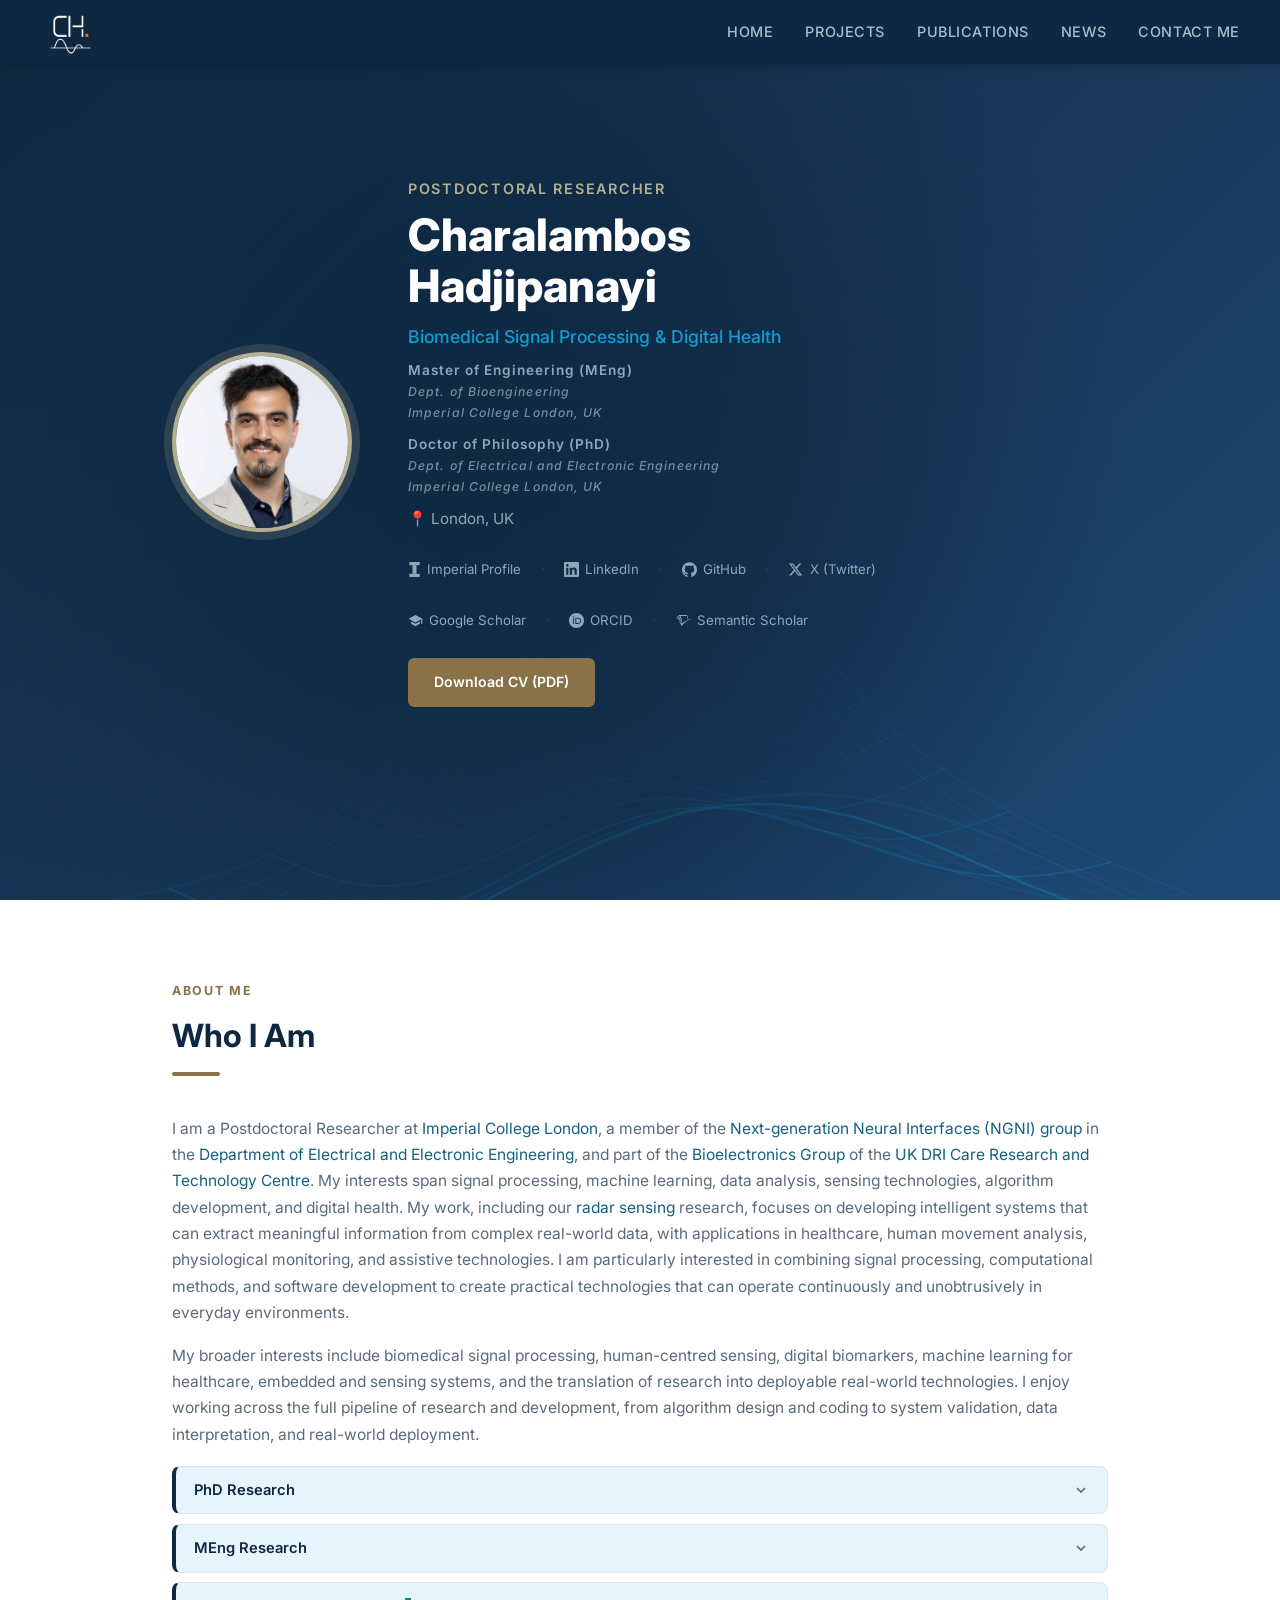
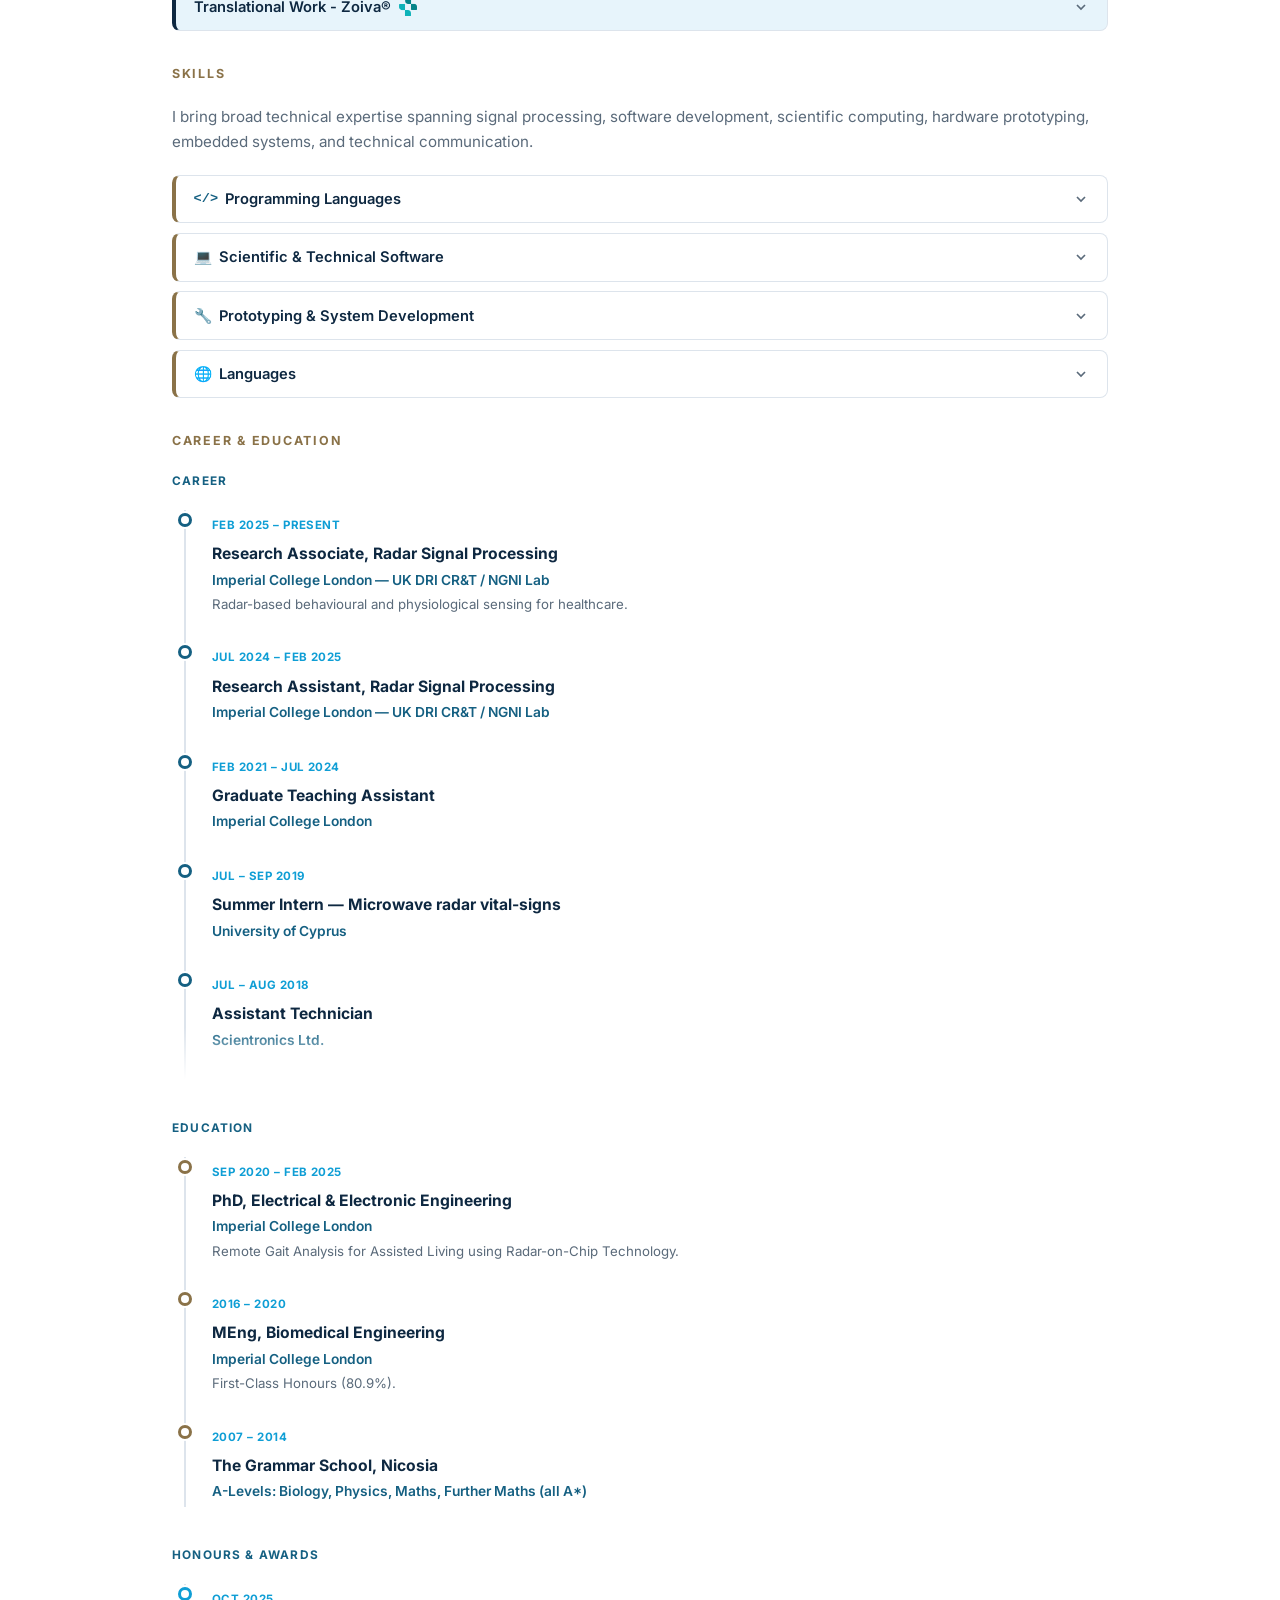
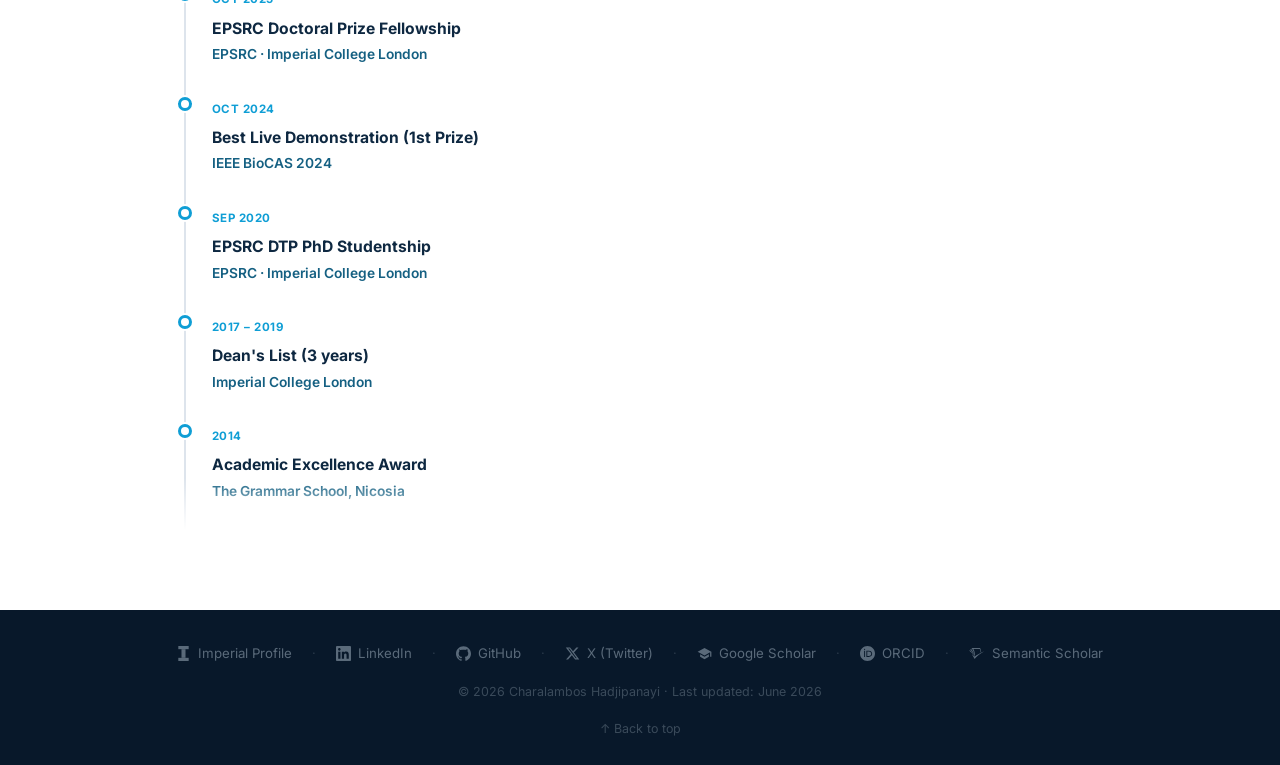
==== commit 095811d2: "Bump style.css cache-busting version to v=25 on all pages Beige color change pushed but browsers wit" ====
--- a/index.html
+++ b/index.html
@@ -10,7 +10,7 @@
   <link rel="preconnect" href="https://fonts.googleapis.com" />
   <link href="https://fonts.googleapis.com/css2?family=Inter:wght@400;500;600;700;800&display=swap" rel="stylesheet" />
   <link rel="icon" type="image/png" href="/img/favicon_2.png?v=2" />
-  <link rel="stylesheet" href="css/style.css?v=24" />
+  <link rel="stylesheet" href="css/style.css?v=25" />
   <style>
     /* Career & Education (page-local to avoid global CSS cache issues; nested in About) */
     .cv .cv-block { margin-bottom: 2.4rem; max-width: 720px; }
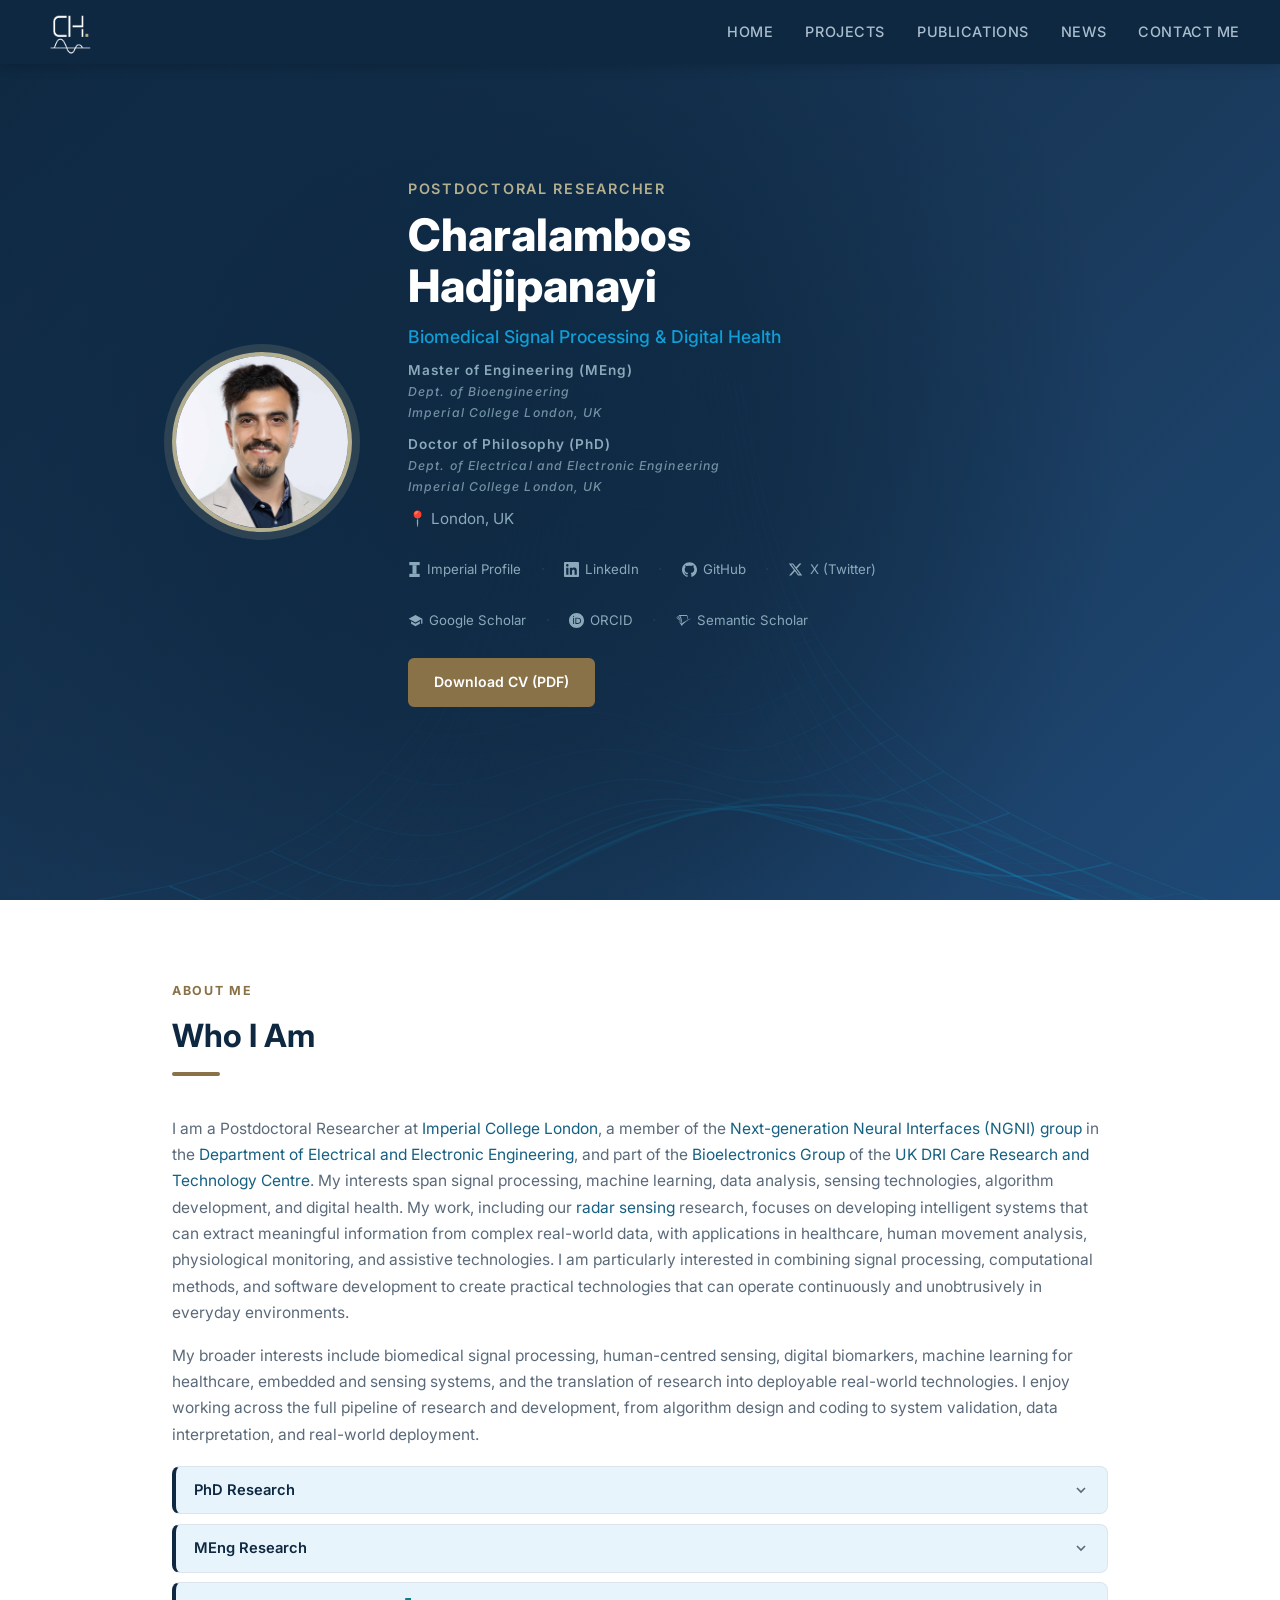
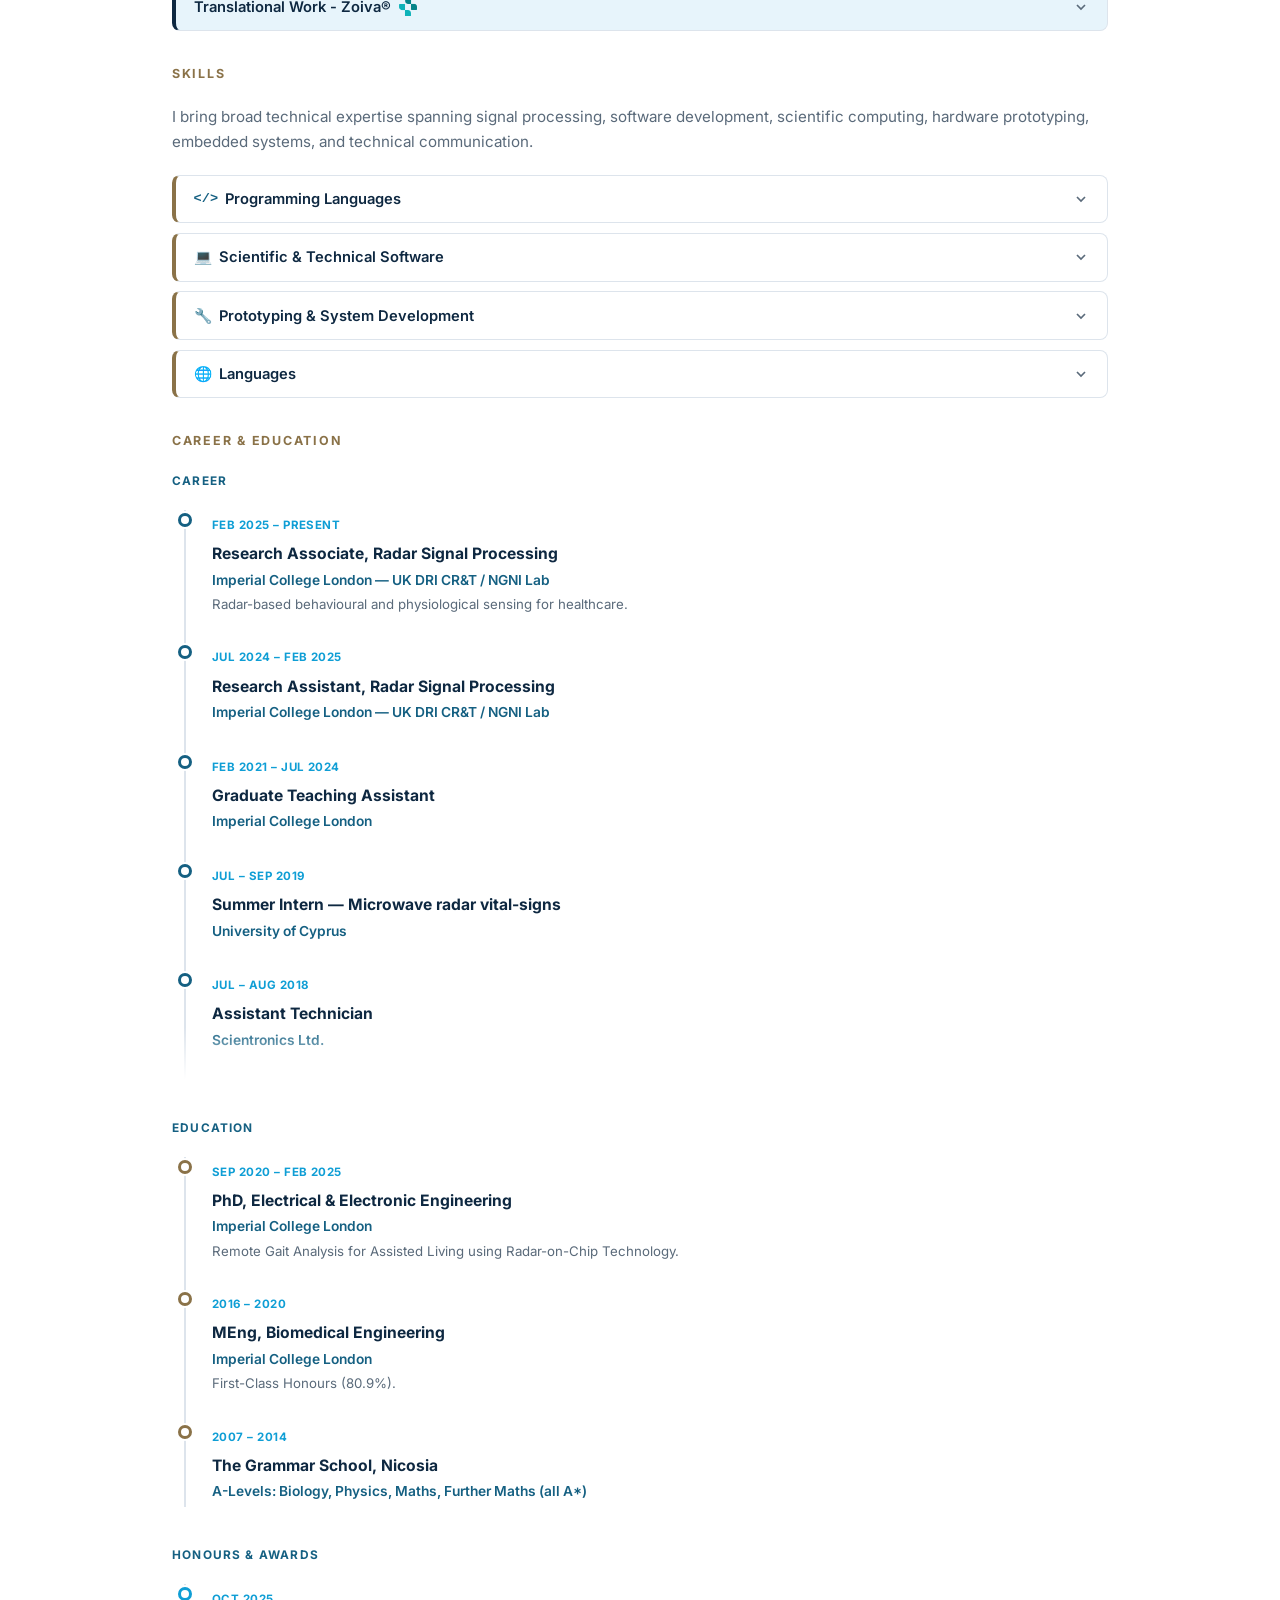
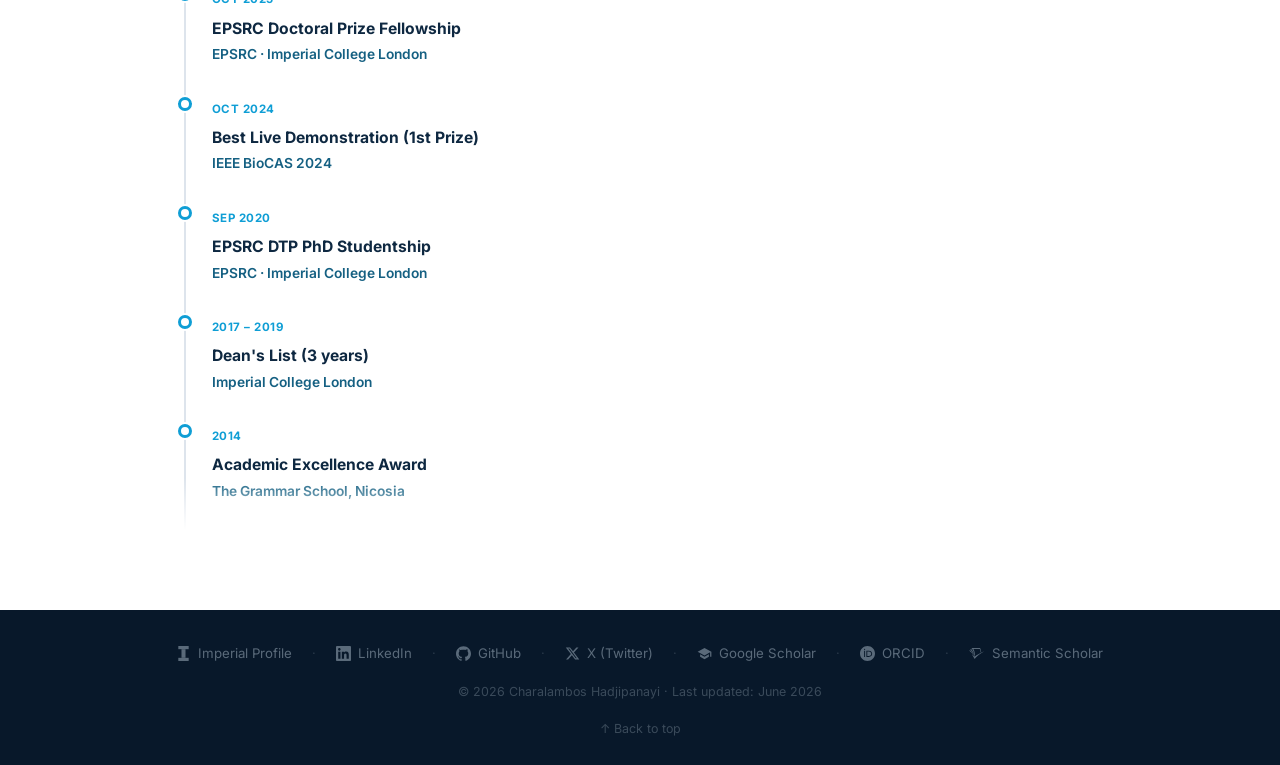
==== commit b2e35e8b: "Cache-bust favicon and logo image URLs favicon_2.png v=2->v=3, logo.png given its first ?v= param - " ====
--- a/index.html
+++ b/index.html
@@ -9,7 +9,7 @@
   <meta name="google-site-verification" content="WOaFr6_dNrF6RU6nWjbI6Ayiqex4OgiazI-ShW_IdJE" />
   <link rel="preconnect" href="https://fonts.googleapis.com" />
   <link href="https://fonts.googleapis.com/css2?family=Inter:wght@400;500;600;700;800&display=swap" rel="stylesheet" />
-  <link rel="icon" type="image/png" href="/img/favicon_2.png?v=2" />
+  <link rel="icon" type="image/png" href="/img/favicon_2.png?v=3" />
   <link rel="stylesheet" href="css/style.css?v=25" />
   <style>
     /* Career & Education (page-local to avoid global CSS cache issues; nested in About) */
@@ -44,7 +44,7 @@
 
 <!-- ── Navigation ─────────────────────────────────────────────────────── -->
 <nav>
-  <a href="/" class="nav-logo" style="text-decoration:none;display:flex;align-items:center;"><img src="/img/logo.png" alt="CH." style="height:60px;display:block;"></a>
+  <a href="/" class="nav-logo" style="text-decoration:none;display:flex;align-items:center;"><img src="/img/logo.png?v=2" alt="CH." style="height:60px;display:block;"></a>
   <button class="nav-toggle" aria-label="Open menu" aria-expanded="false"><span></span><span></span><span></span></button>
   <ul class="nav-links">
     <li><a href="/">Home</a></li>
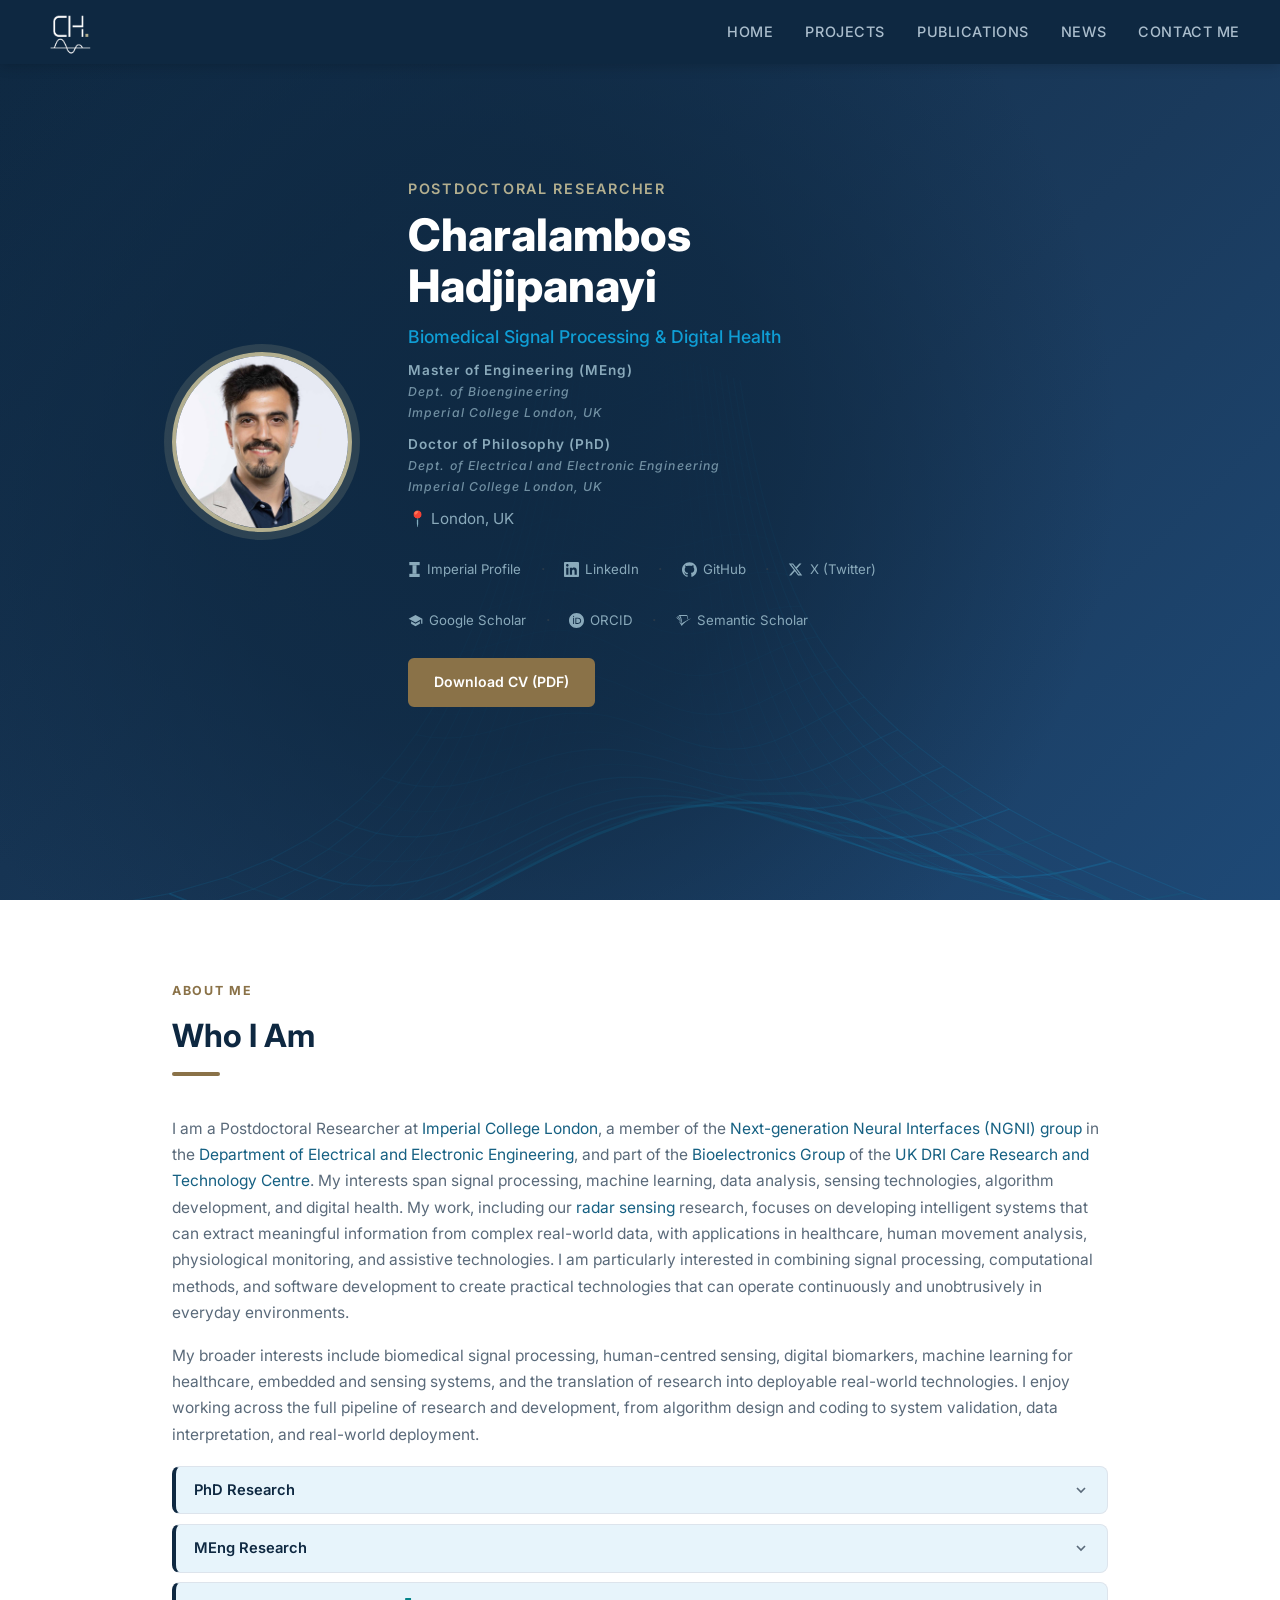
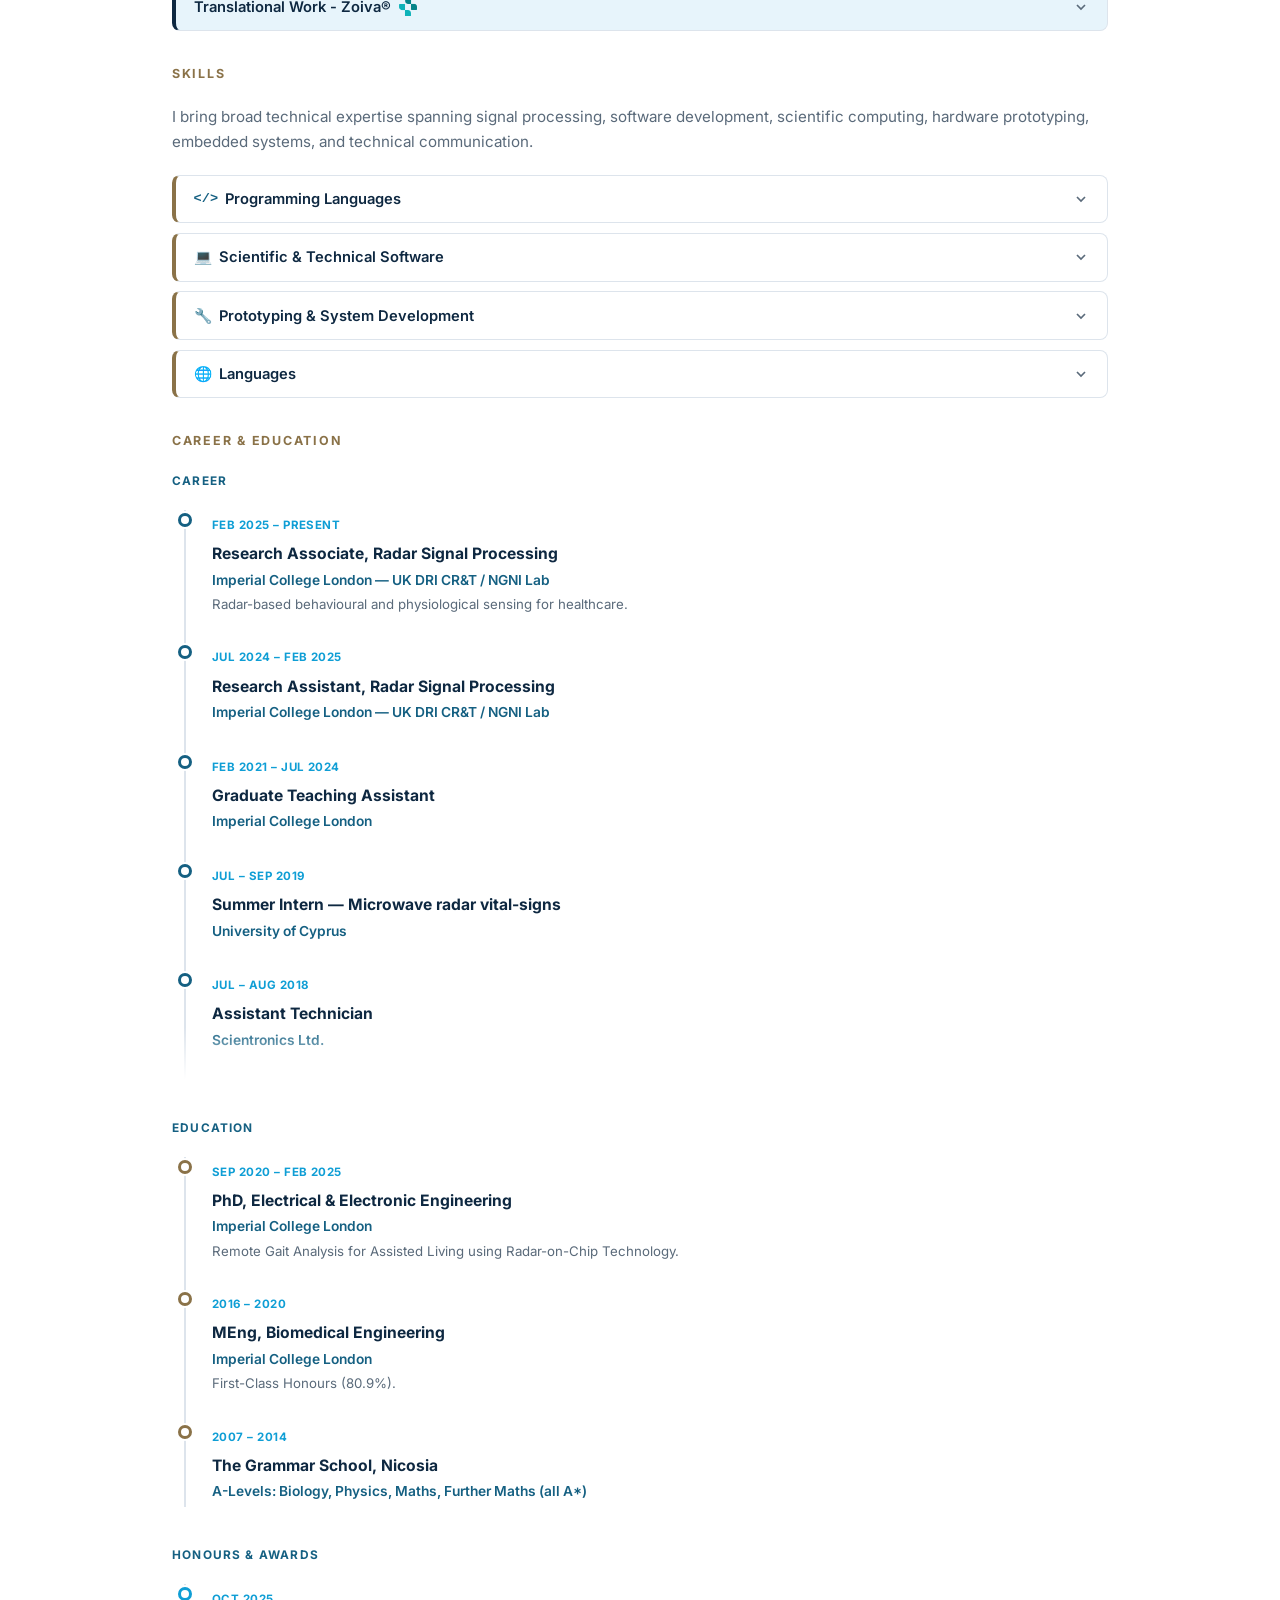
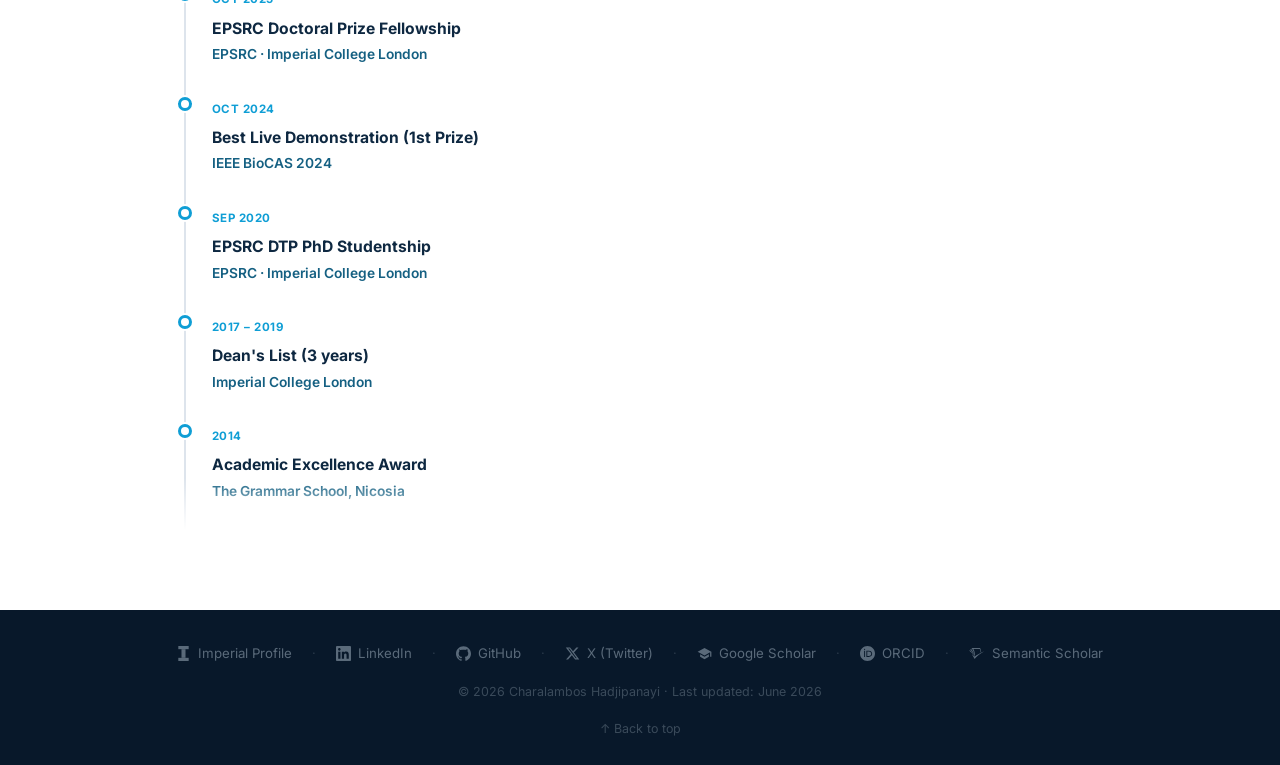
==== commit 7839d07b: "Reserve 2-line height for project card titles .project-card h3 gets min-height:2.7em (2 lines at 1.3" ====
--- a/index.html
+++ b/index.html
@@ -10,7 +10,7 @@
   <link rel="preconnect" href="https://fonts.googleapis.com" />
   <link href="https://fonts.googleapis.com/css2?family=Inter:wght@400;500;600;700;800&display=swap" rel="stylesheet" />
   <link rel="icon" type="image/png" href="/img/favicon_2.png?v=3" />
-  <link rel="stylesheet" href="css/style.css?v=25" />
+  <link rel="stylesheet" href="css/style.css?v=26" />
   <style>
     /* Career & Education (page-local to avoid global CSS cache issues; nested in About) */
     .cv .cv-block { margin-bottom: 2.4rem; max-width: 720px; }
--- a/css/style.css
+++ b/css/style.css
@@ -292,7 +292,10 @@
   display: flex; align-items: center; justify-content: center; font-size: 2.8rem;
 }
 .project-info { padding: 1rem 1.25rem 0.75rem; }
-.project-card h3 { font-size: 0.97rem; font-weight: 700; color: var(--navy); margin: 0.2rem 0 0; }
+.project-card h3 {
+  font-size: 0.97rem; font-weight: 700; color: var(--navy); margin: 0.2rem 0 0;
+  line-height: 1.35; min-height: 2.7em; /* reserve 2 lines so 1-line titles don't leave cards shorter */
+}
 .project-card .project-tag {
   font-size: 0.7rem; font-weight: 600; letter-spacing: 0.04em;
   color: var(--beige);
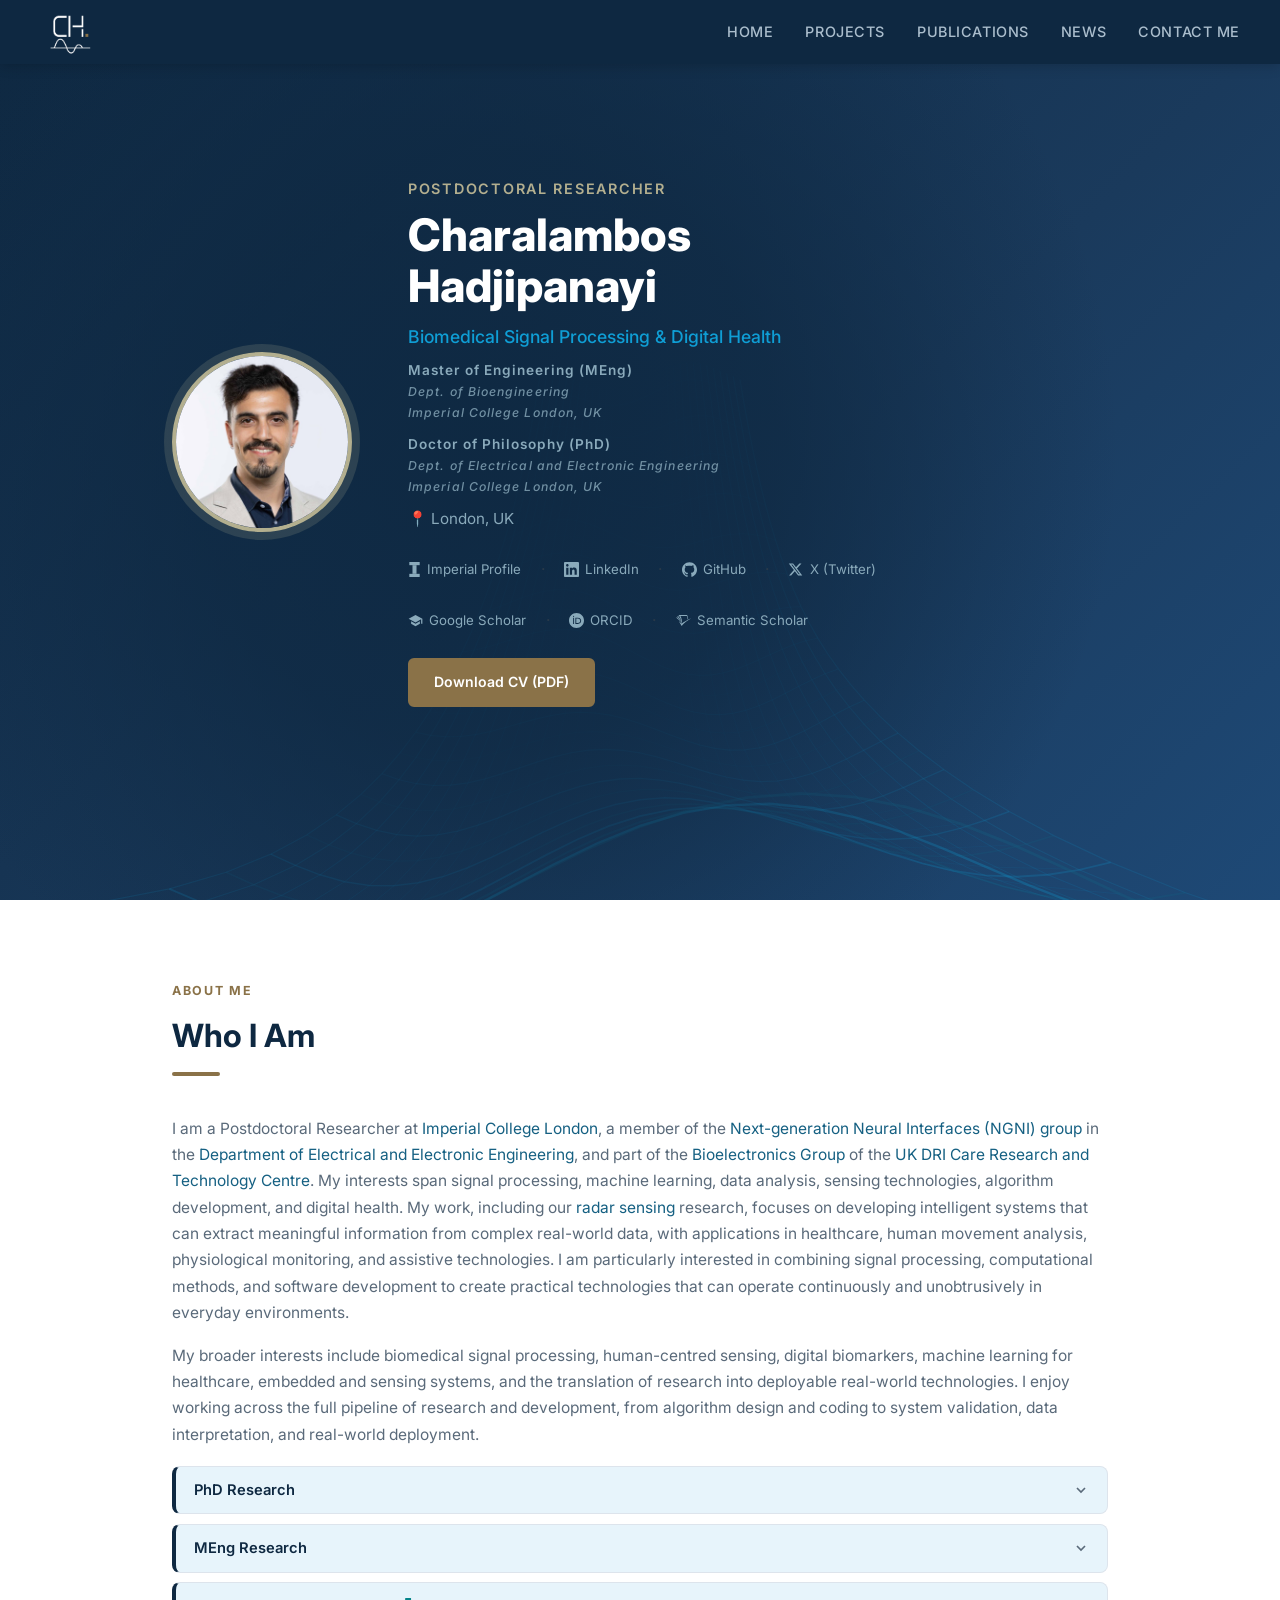
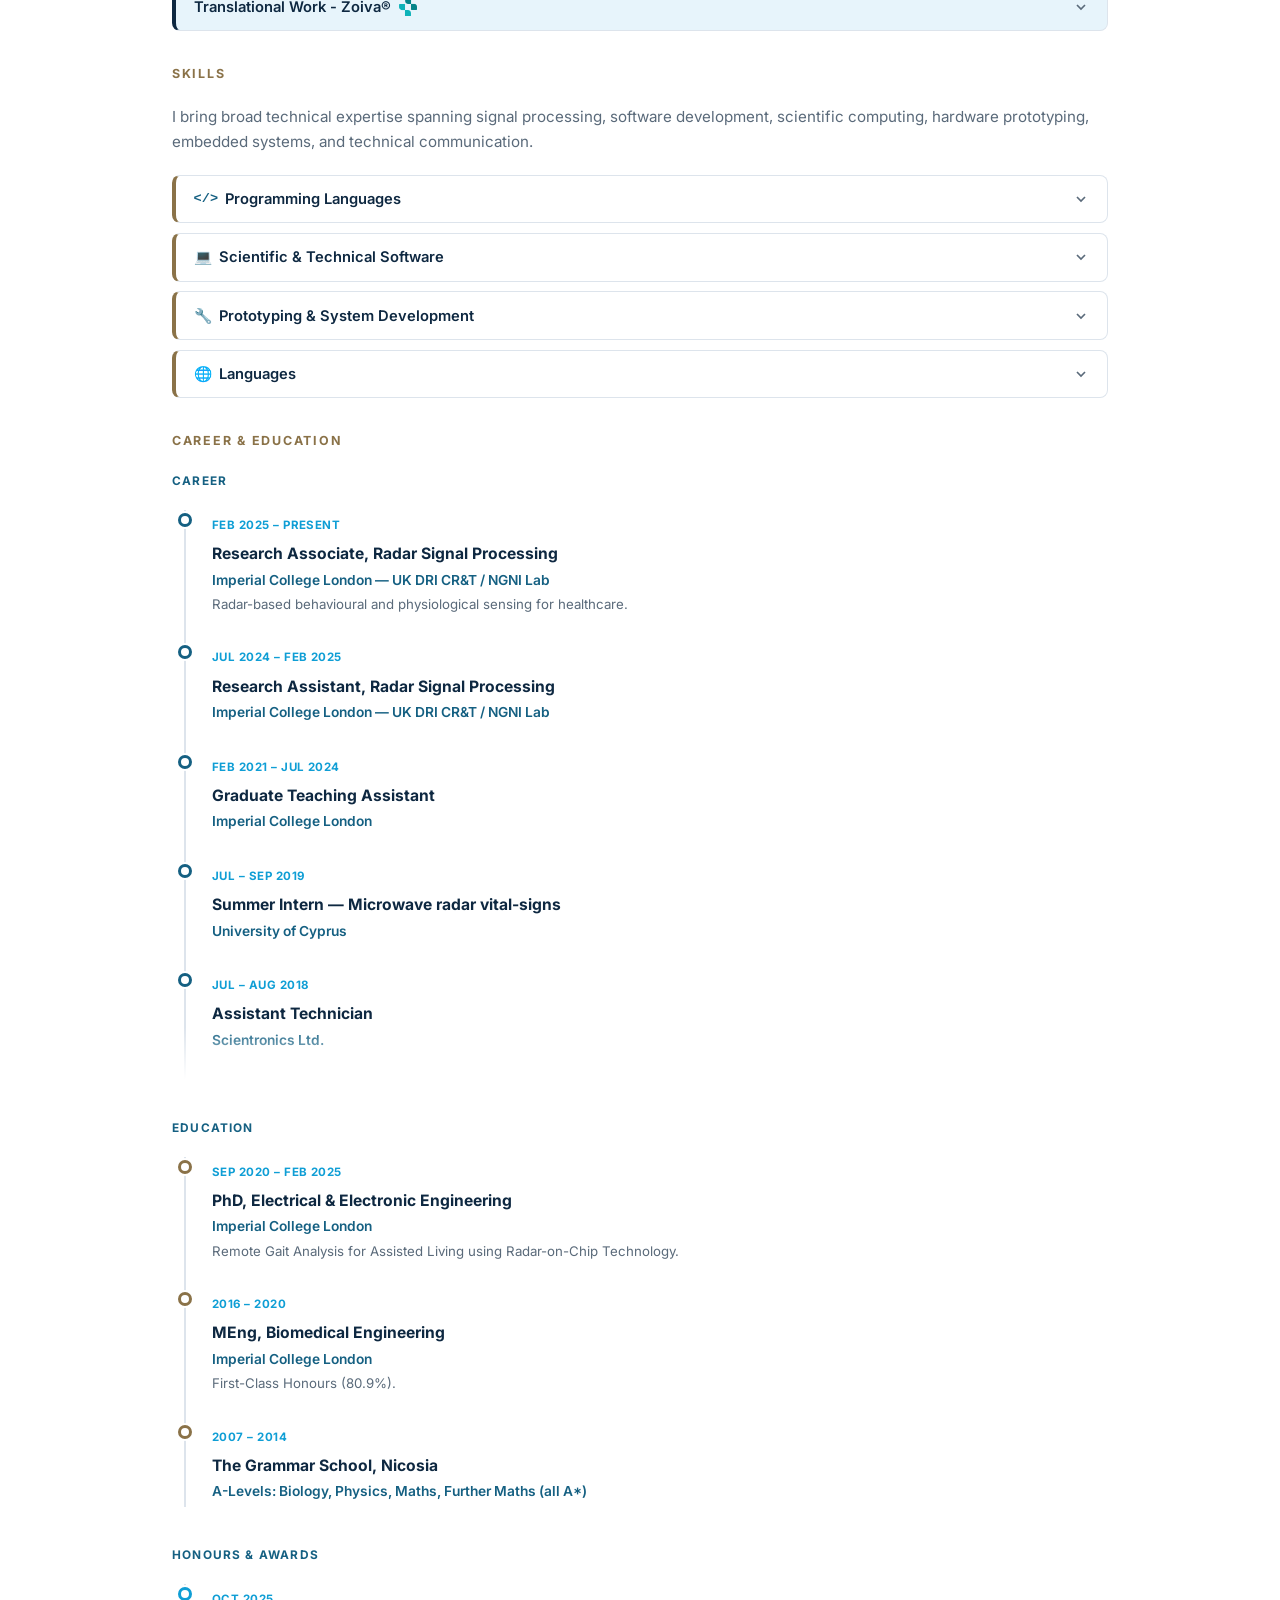
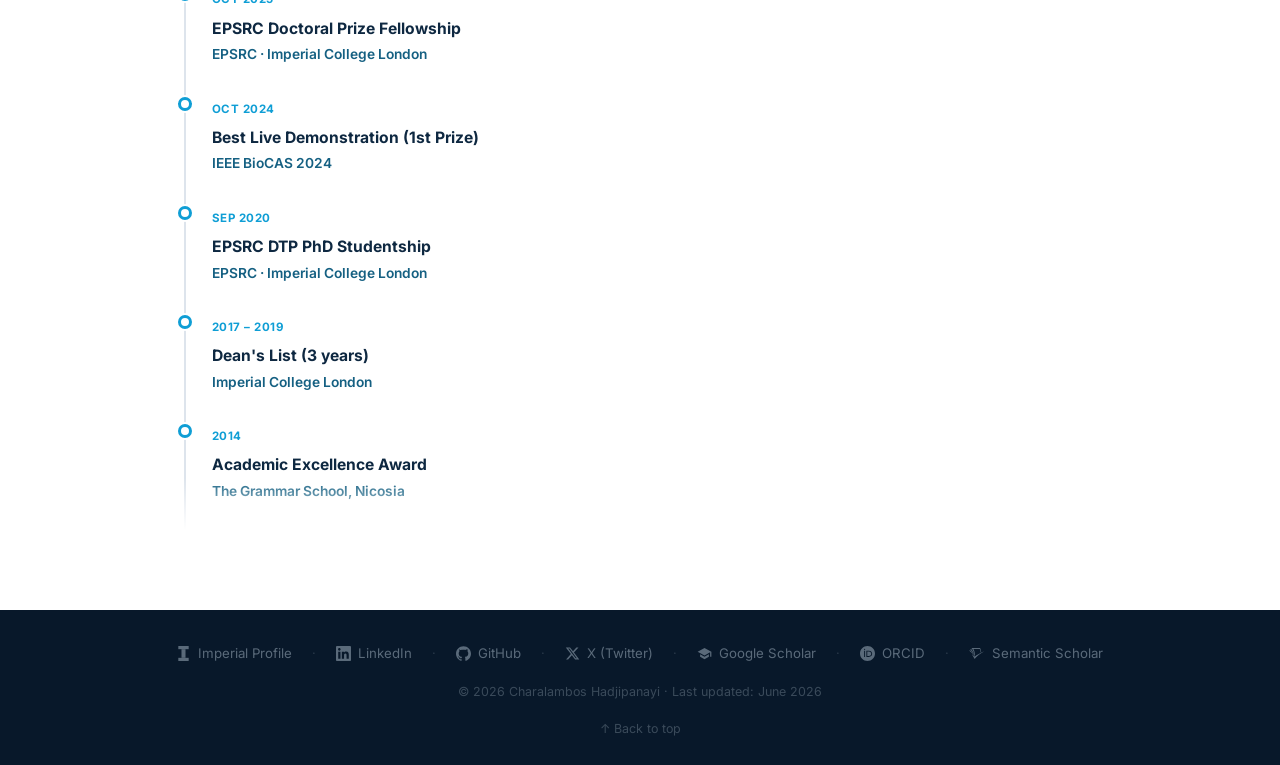
==== commit 20969bd2: "Match logo/favicon dot color to the CV button's darker bronze Was the lighter khaki (--beige-light)," ====
--- a/index.html
+++ b/index.html
@@ -9,8 +9,8 @@
   <meta name="google-site-verification" content="WOaFr6_dNrF6RU6nWjbI6Ayiqex4OgiazI-ShW_IdJE" />
   <link rel="preconnect" href="https://fonts.googleapis.com" />
   <link href="https://fonts.googleapis.com/css2?family=Inter:wght@400;500;600;700;800&display=swap" rel="stylesheet" />
-  <link rel="icon" type="image/png" href="/img/favicon_2.png?v=3" />
-  <link rel="stylesheet" href="css/style.css?v=26" />
+  <link rel="icon" type="image/png" href="/img/favicon_2.png?v=4" />
+  <link rel="stylesheet" href="css/style.css?v=27" />
   <style>
     /* Career & Education (page-local to avoid global CSS cache issues; nested in About) */
     .cv .cv-block { margin-bottom: 2.4rem; max-width: 720px; }
@@ -44,7 +44,7 @@
 
 <!-- ── Navigation ─────────────────────────────────────────────────────── -->
 <nav>
-  <a href="/" class="nav-logo" style="text-decoration:none;display:flex;align-items:center;"><img src="/img/logo.png?v=2" alt="CH." style="height:60px;display:block;"></a>
+  <a href="/" class="nav-logo" style="text-decoration:none;display:flex;align-items:center;"><img src="/img/logo.png?v=3" alt="CH." style="height:60px;display:block;"></a>
   <button class="nav-toggle" aria-label="Open menu" aria-expanded="false"><span></span><span></span><span></span></button>
   <ul class="nav-links">
     <li><a href="/">Home</a></li>
--- a/css/style.css
+++ b/css/style.css
@@ -43,7 +43,7 @@
   font-size: 1.1rem; font-weight: 700; color: var(--white);
   letter-spacing: 0.02em;
 }
-.nav-logo span { color: var(--beige-light); }
+.nav-logo span { color: var(--beige); }
 
 .nav-links { display: flex; gap: 2rem; list-style: none; }
 .nav-links a {
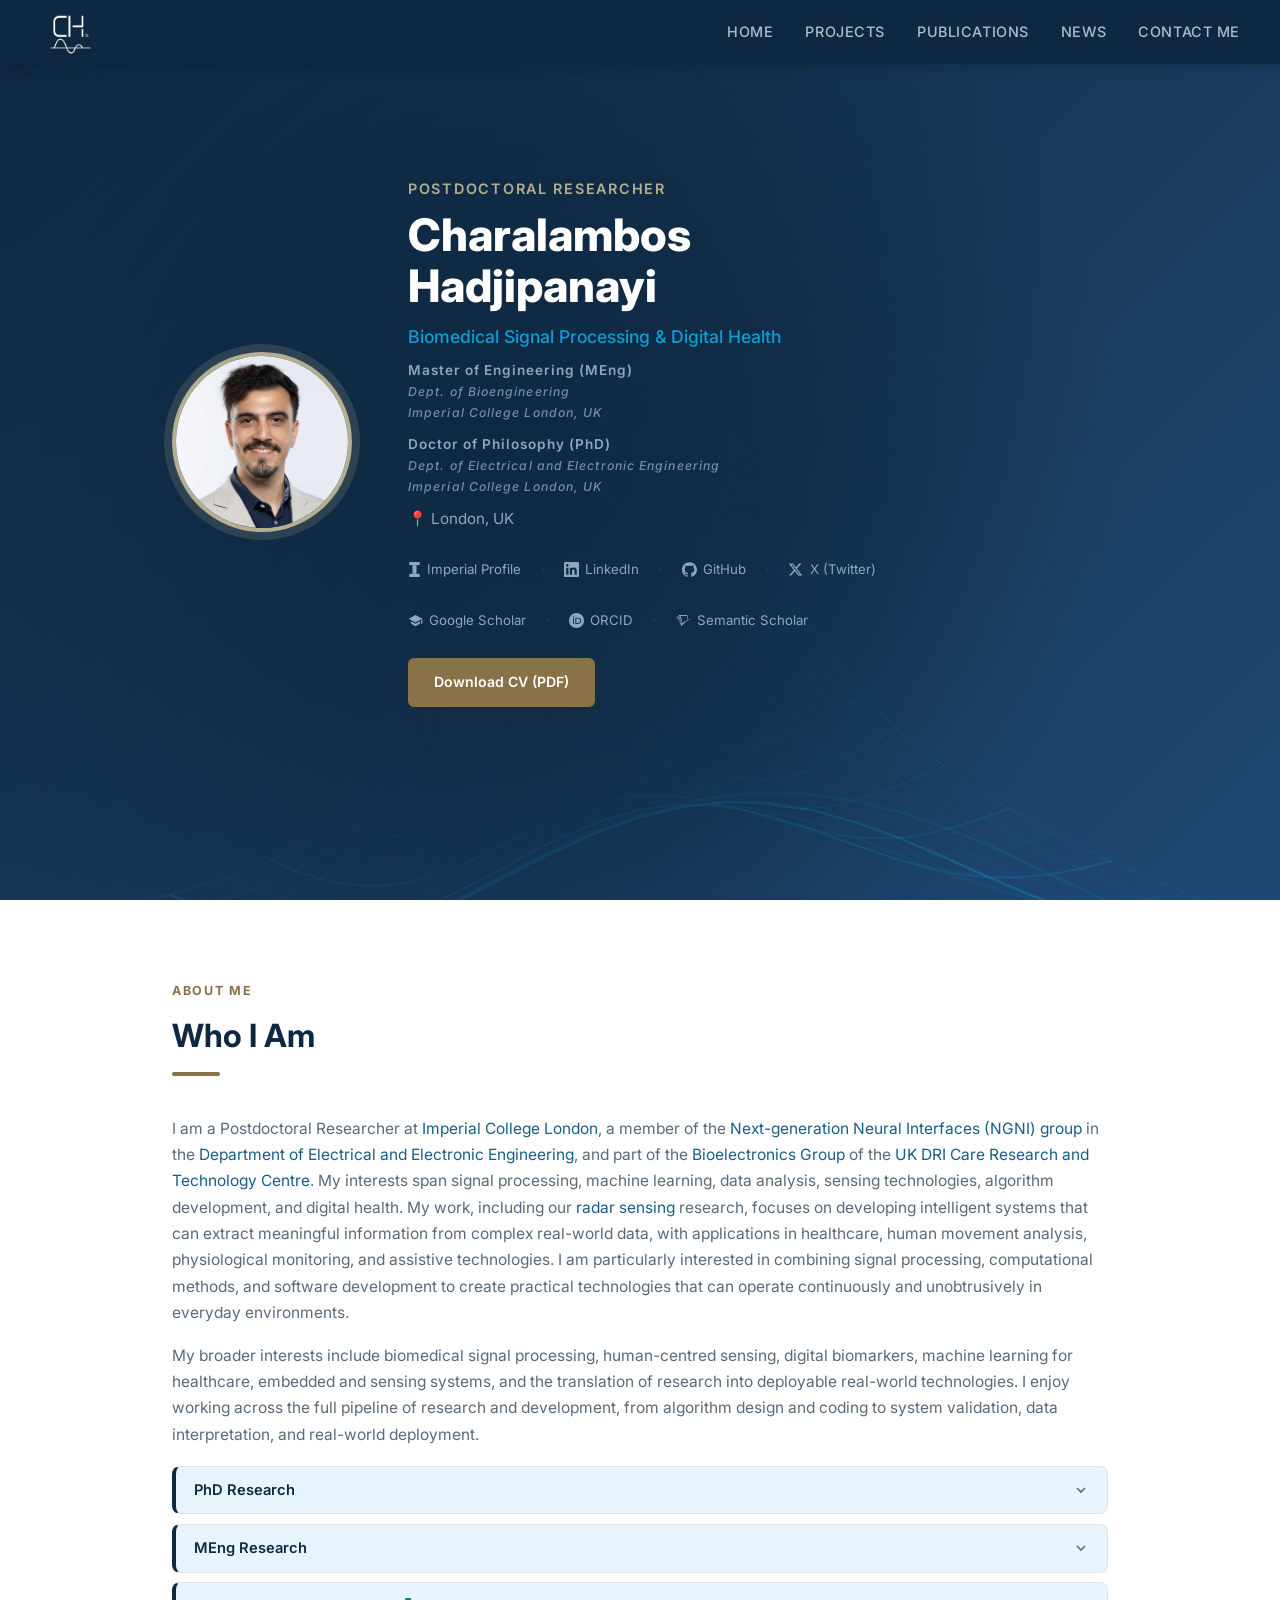
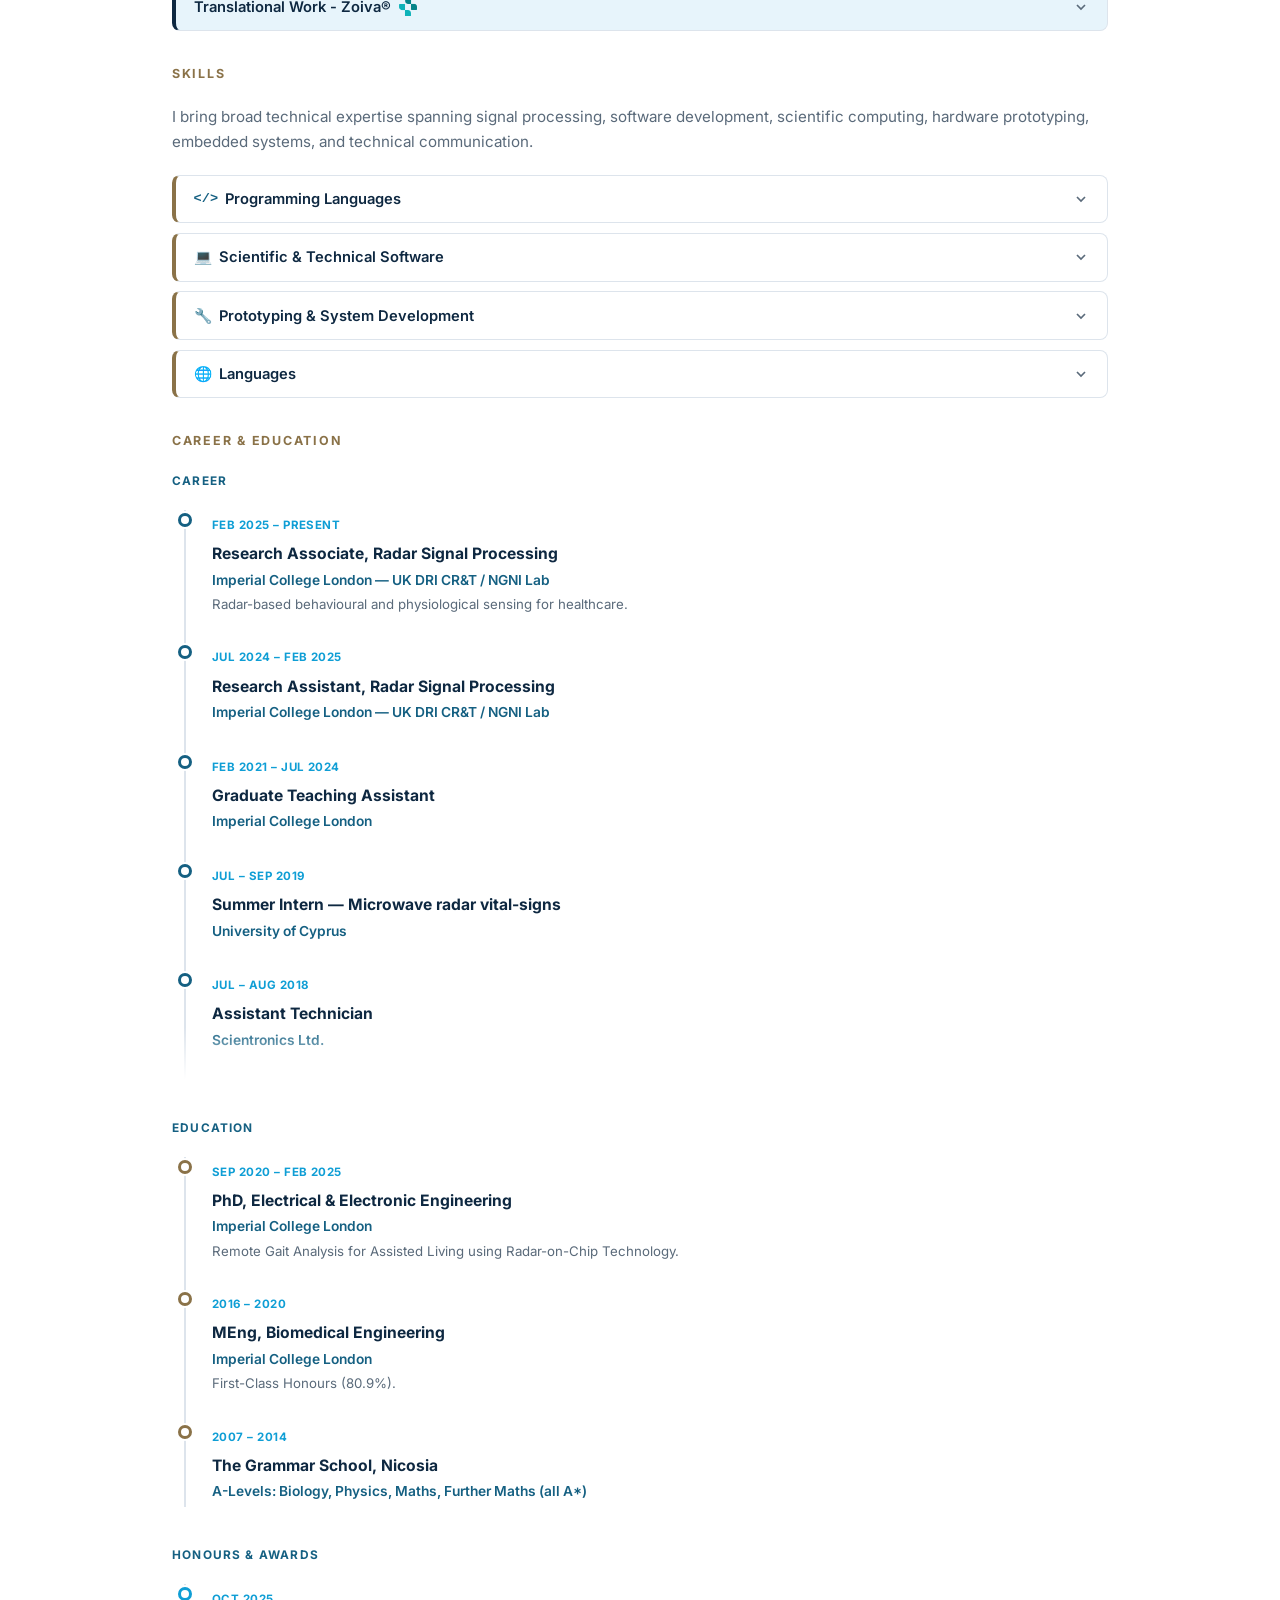
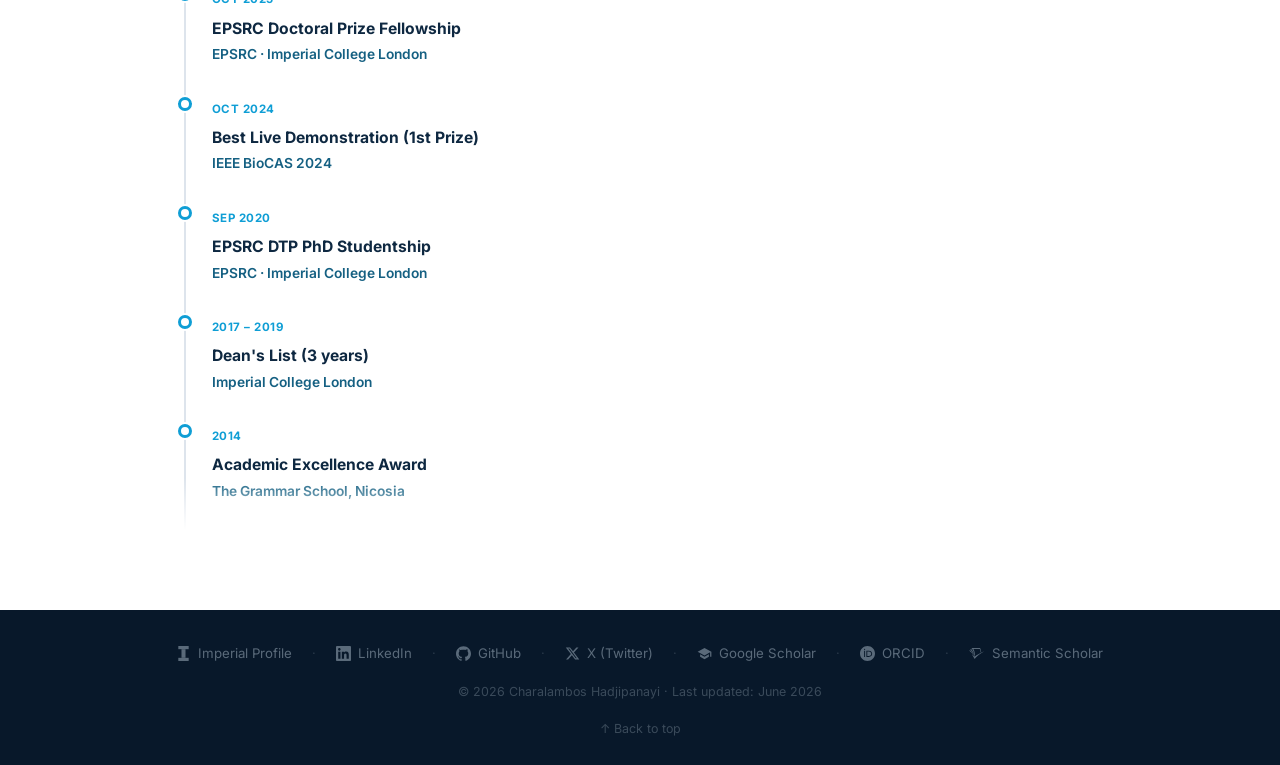
==== commit 59c60107: "Update CV to October 2026 version and point homepage download link to it Co-Authored-By: Claude Sonn" ====
--- a/index.html
+++ b/index.html
@@ -137,7 +137,7 @@
         </div>
 
         <div style="margin-top:1.5rem;">
-          <a href="files/Charalambos_Hadjipanayi_CV_2026.pdf" target="_blank" class="btn btn-primary">Download CV (PDF)</a>
+          <a href="files/Charalambos_Hadjipanayi_CV_October_2026.pdf" target="_blank" class="btn btn-primary">Download CV (PDF)</a>
         </div>
 
       </div>
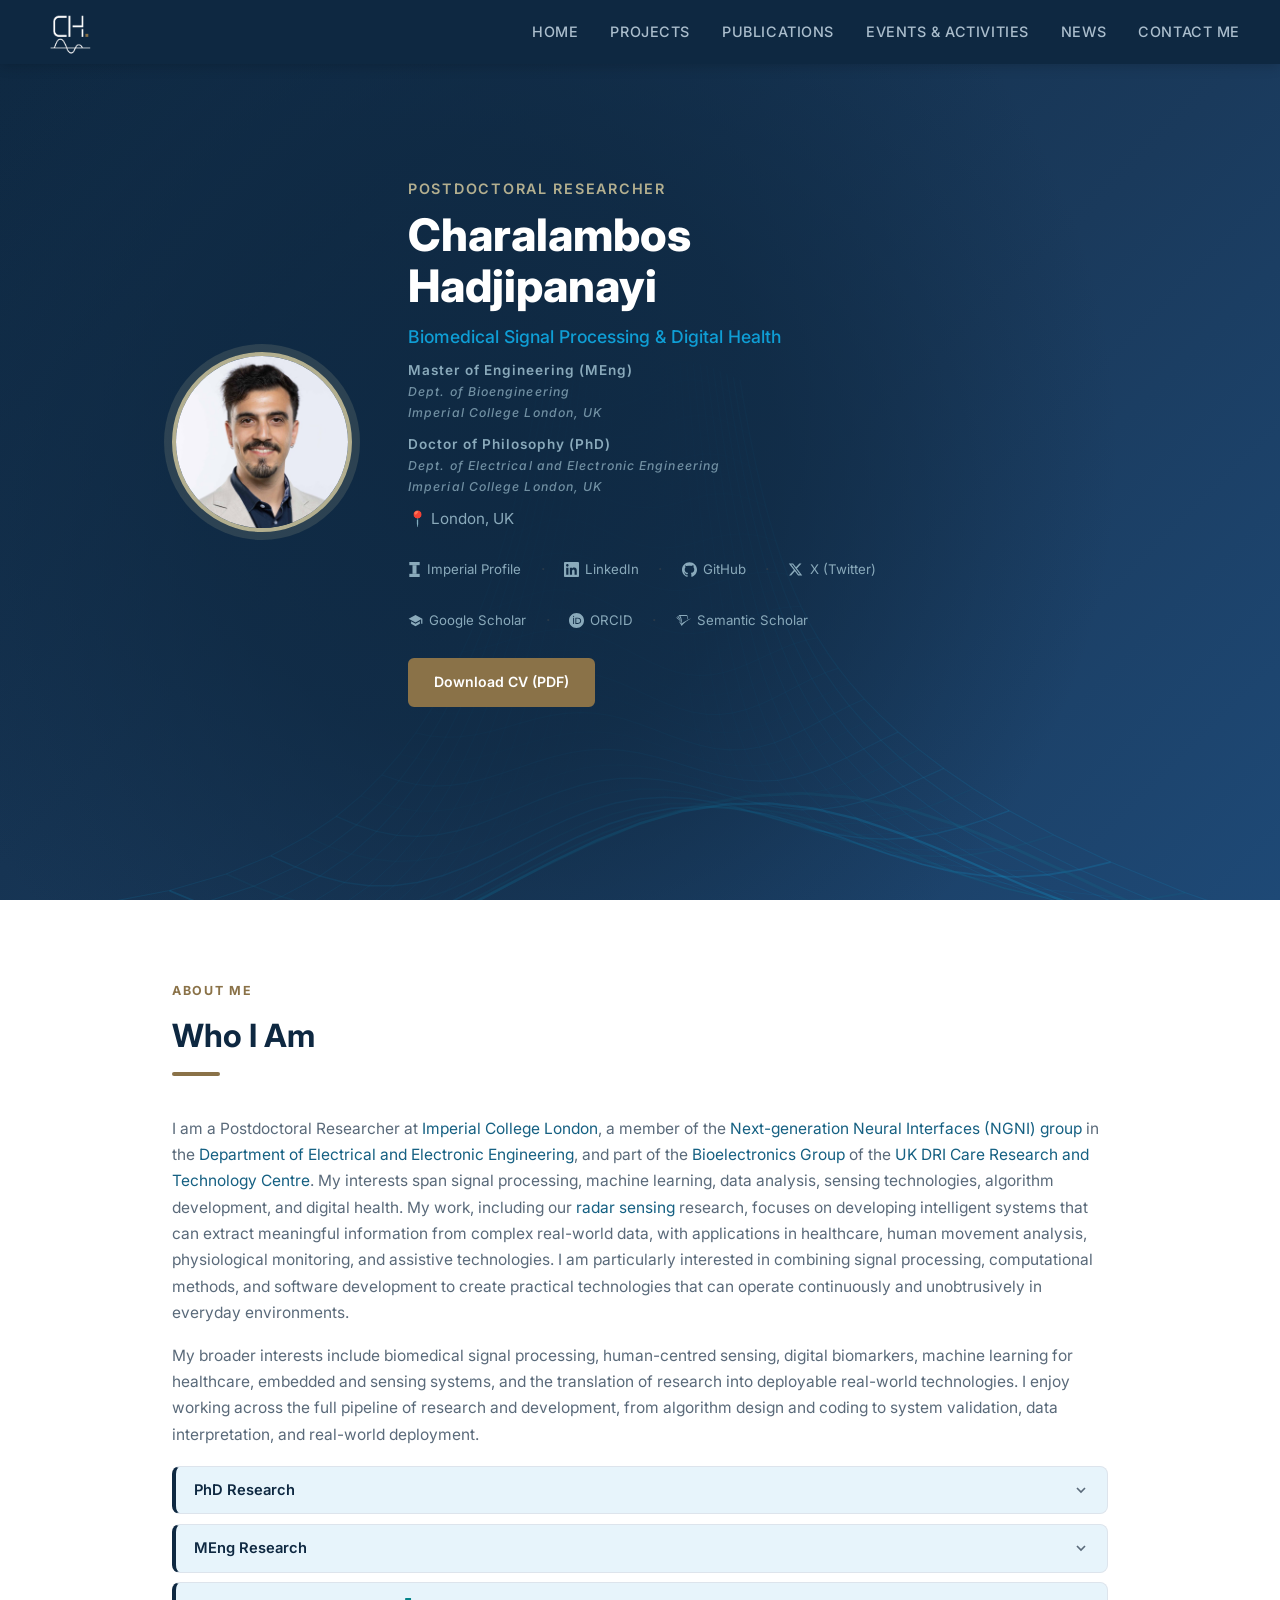
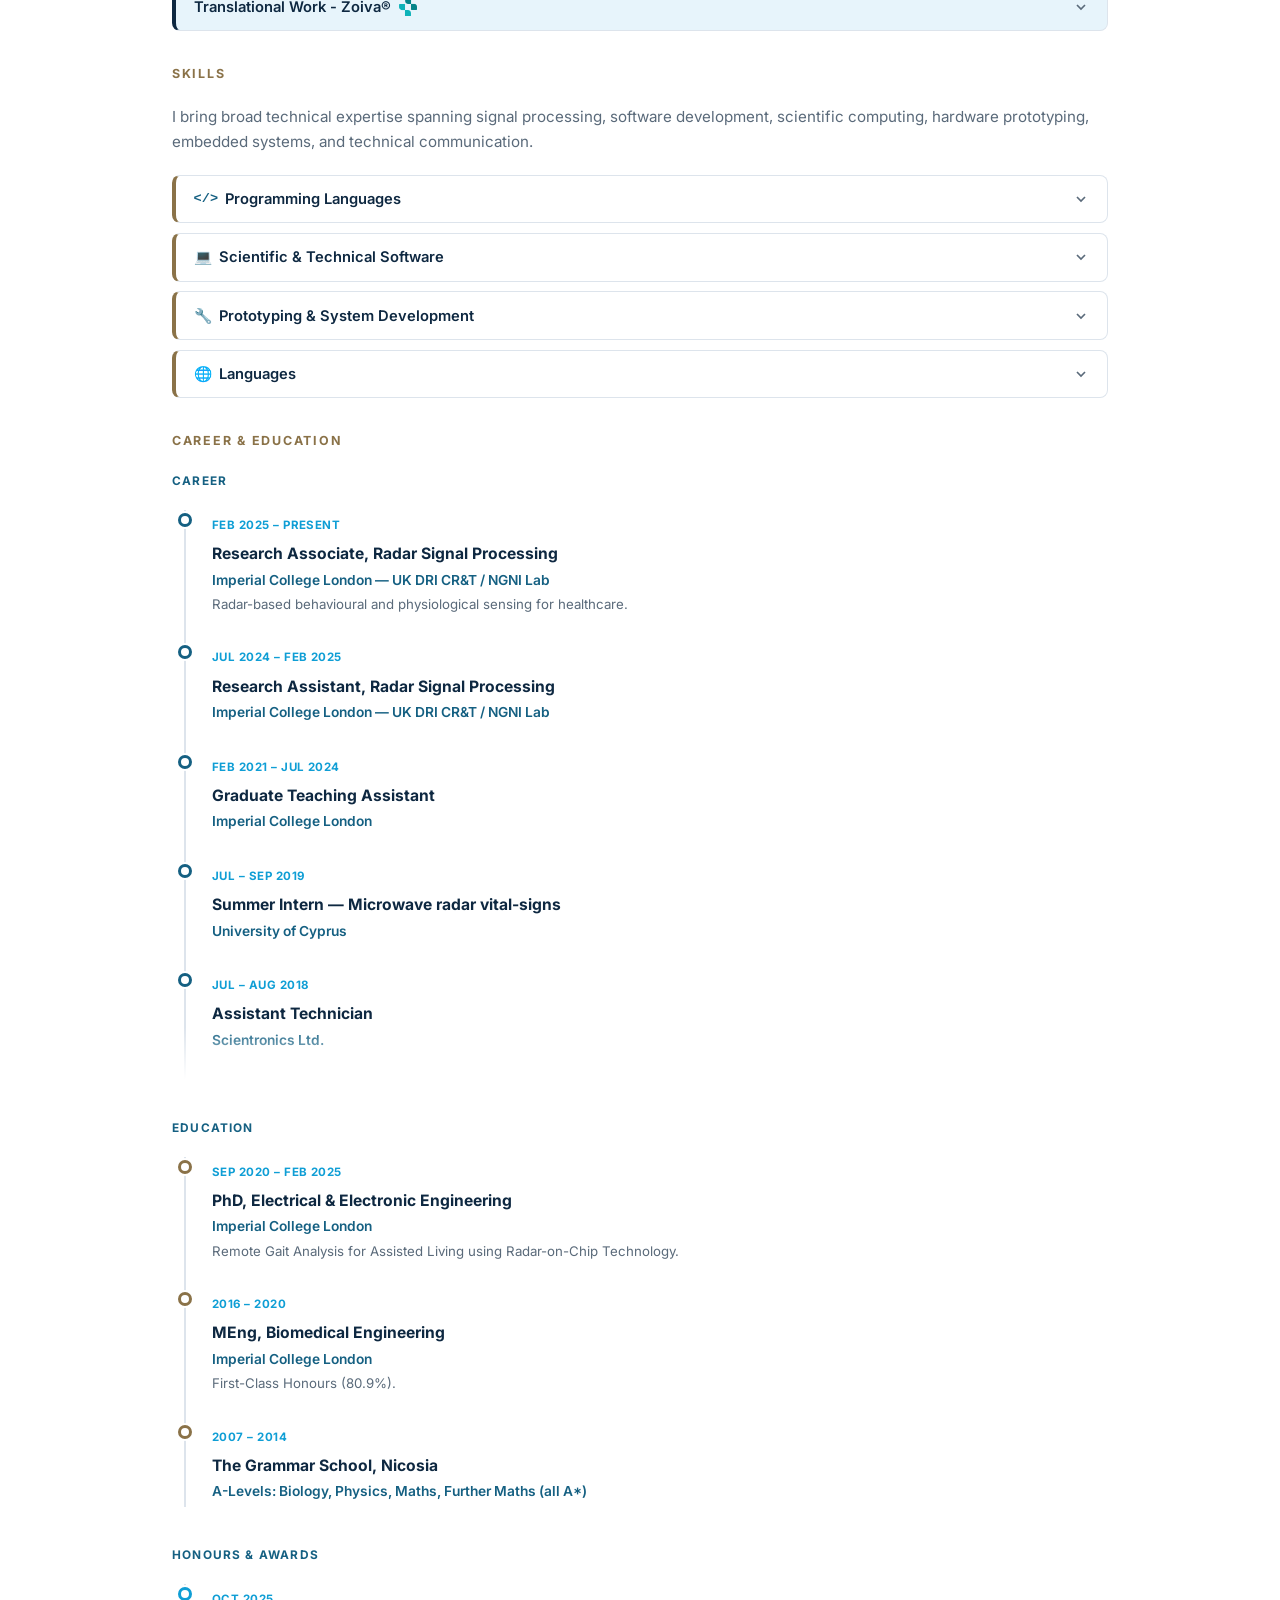
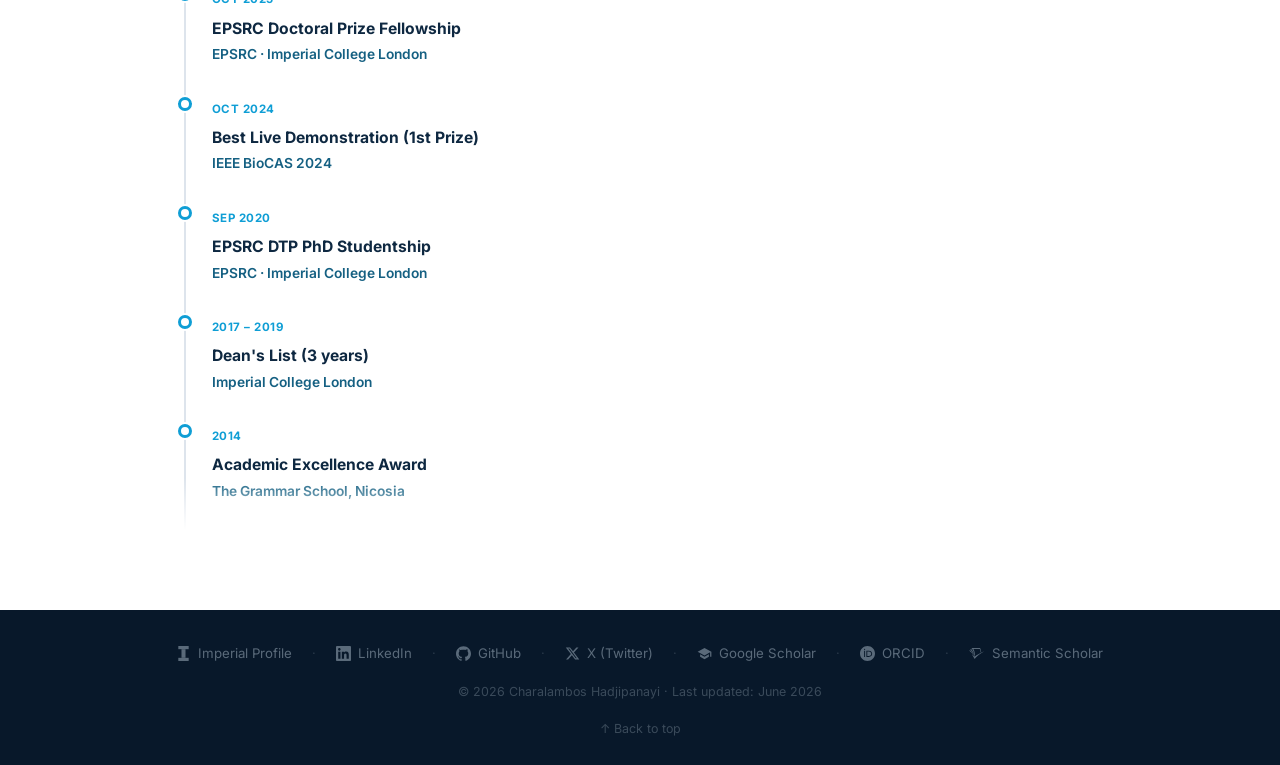
==== commit 2f8b881e: "Move Highlights carousel to new Events & Activities tab Co-Authored-By: Claude Sonnet 5.5 <noreply@a" ====
--- a/index.html
+++ b/index.html
@@ -39,6 +39,7 @@
     .cv .tl-note { font-size:0.83rem; color:var(--muted); line-height:1.5; margin:0.2rem 0 0; }
     @media (max-width:600px) { .cv .tl-role { font-size:0.94rem; } }
   </style>
+<script data-goatcounter="https://charalambos-hadjipanayi.goatcounter.com/count" async src="//gc.zgo.at/count.js"></script>
 </head>
 <body>
 
@@ -50,6 +51,7 @@
     <li><a href="/">Home</a></li>
     <li><a href="/projects/">Projects</a></li>
     <li><a href="/publications/">Publications</a></li>
+    <li><a href="/events/">Events &amp; Activities</a></li>
     <li><a href="/news/">News</a></li>
     <li><a href="/contact/">Contact Me</a></li>
   </ul>
